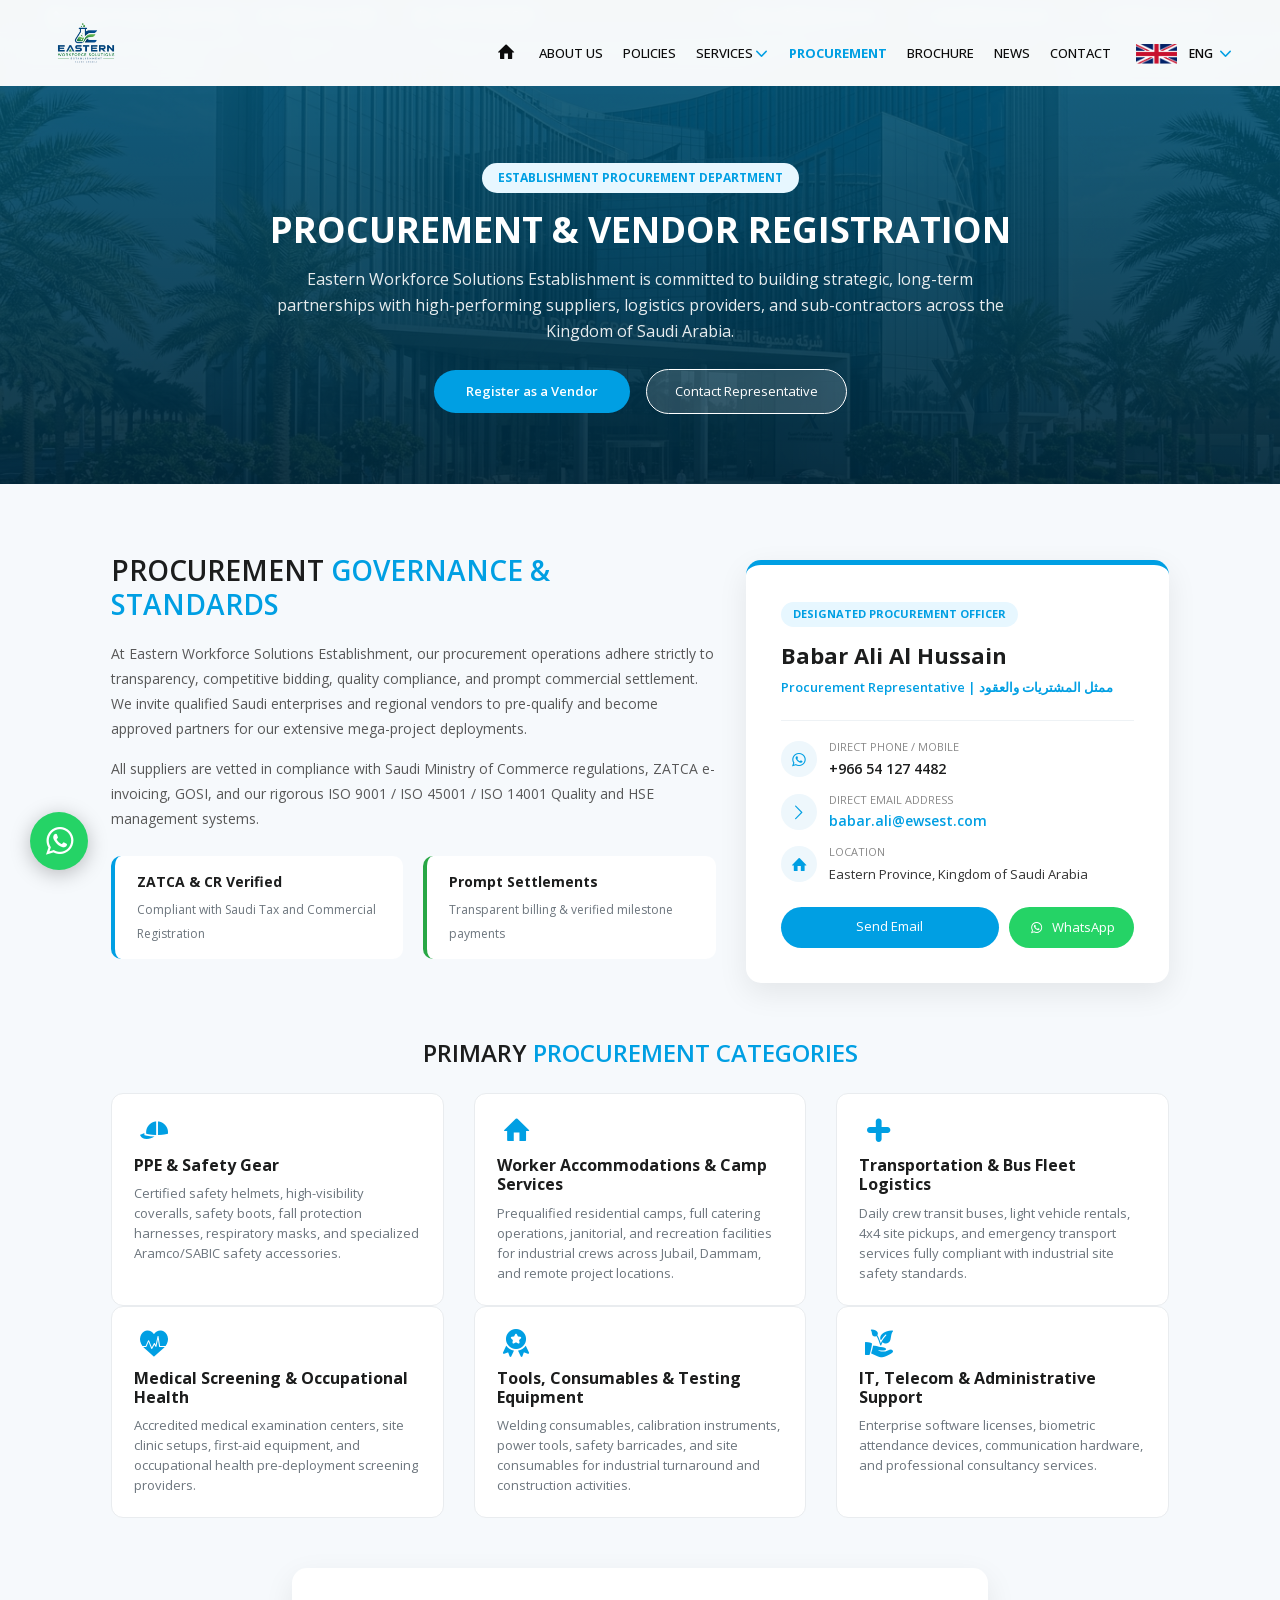
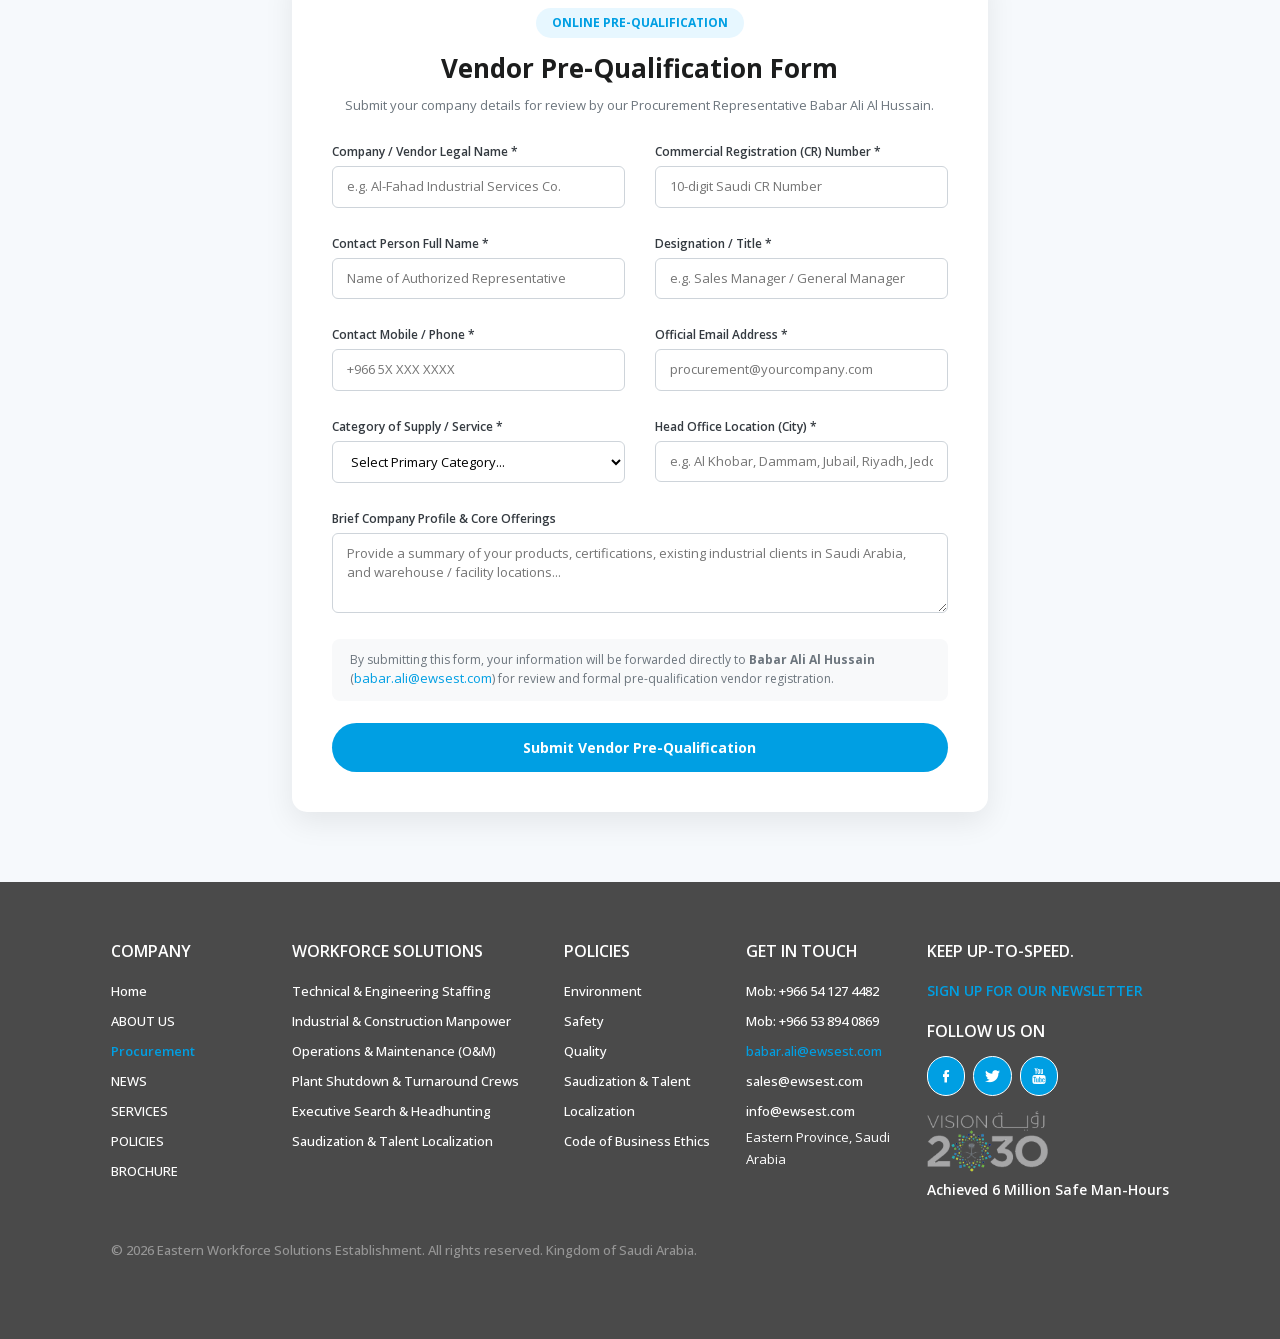
==== procurement.html @ 257b4825 "Add complete procurement & vendor portal with representative Babar Ali Al Hussain and verified links" ====
<!doctype html>
<html lang="en" dir="ltr">
<head>
  <meta charset="utf-8">
  <meta name="viewport" content="width=device-width, initial-scale=1">
  <title>Procurement &amp; Vendor Registration | Eastern Workforce Solutions Establishment</title>
  <meta name="description" content="Official procurement and vendor registration portal for Eastern Workforce Solutions Establishment. Connect with our procurement representative Babar Ali Al Hussain.">

  <!-- Favicon / Logo -->
  <link rel="icon" type="image/png" href="assets/logo.png">

  <!-- Fonts: Open Sans from Google Fonts -->
  <link rel="preconnect" href="https://fonts.googleapis.com">
  <link rel="preconnect" href="https://fonts.gstatic.com" crossorigin>
  <link href="https://fonts.googleapis.com/css2?family=Open+Sans:wght@300;400;500;600;700;800&display=swap" rel="stylesheet">

  <!-- Core Stylesheet -->
  <link rel="stylesheet" href="styles.css">
  <style>
    .proc-hero {
      background: linear-gradient(rgba(0, 83, 115, 0.88), rgba(0, 40, 60, 0.92)), url("assets/modern-hq.jpg") center center / cover no-repeat;
      padding: 130px 0 70px 0;
      color: #ffffff;
      text-align: center;
    }
    .proc-hero h1 {
      font-size: 36px;
      font-weight: 700;
      color: #ffffff;
      margin-bottom: 15px;
    }
    .proc-hero p {
      font-size: 16px;
      color: rgba(255, 255, 255, 0.9);
      max-width: 750px;
      margin: 0 auto 25px auto;
      line-height: 26px;
    }
    .rep-card {
      background: #ffffff;
      border-radius: 15px;
      padding: 35px;
      box-shadow: 0 10px 30px rgba(0, 0, 0, 0.08);
      border-top: 5px solid #009fe3;
      transition: transform 0.3s ease;
    }
    .rep-card:hover {
      transform: translateY(-4px);
    }
    .proc-form-card {
      background: #ffffff;
      border-radius: 15px;
      padding: 40px;
      box-shadow: 0 10px 30px rgba(0, 0, 0, 0.08);
    }
    .req-badge {
      display: inline-block;
      background: #e7f7ff;
      color: #009fe3;
      padding: 6px 16px;
      border-radius: 50px;
      font-size: 12px;
      font-weight: 700;
      margin-bottom: 15px;
    }
    .cat-box {
      background: #ffffff;
      border-radius: 12px;
      padding: 22px;
      border: 1px solid #e9ecef;
      transition: all 0.3s ease;
      height: 100%;
    }
    .cat-box:hover {
      border-color: #009fe3;
      transform: translateY(-3px);
      box-shadow: 0 8px 20px rgba(0, 159, 227, 0.1);
    }
    .cat-box i {
      font-size: 28px;
      color: #009fe3;
      display: block;
      margin-bottom: 12px;
    }
    .cat-box h5 {
      font-size: 16px;
      font-weight: 700;
      color: #1c1d1d;
      margin-bottom: 8px;
    }
    .cat-box p {
      font-size: 13px;
      color: #6c757d;
      line-height: 20px;
      margin-bottom: 0;
    }
  </style>
</head>
<body class="sp-e1">

  <!-- ==================== TOP CONTACT BAR ==================== -->
  <div class="top-contact-bar">
    <div class="container-fluid" style="width: 95%; display: flex; justify-content: space-between; align-items: center; flex-wrap: wrap;">
      <div style="display: flex; gap: 15px; align-items: center; flex-wrap: wrap;">
        <span><i class="demo-icon" style="font-size: 13px;">&#xe810;</i> <span data-i18n="top_location">Eastern Province, Saudi Arabia</span></span>
        <a href="tel:+966541274482"><i class="demo-icon">&#xf232;</i> +966 54 127 4482</a>
        <a href="tel:+966538940869"><i class="demo-icon">&#xe812;</i> +966 53 894 0869</a>
      </div>
      <div style="display: flex; gap: 15px; align-items: center; flex-wrap: wrap;">
        <a href="mailto:babar.ali@ewsest.com"><i class="demo-icon">&#xe802;</i> babar.ali@ewsest.com</a>
        <a href="mailto:sales@ewsest.com"><i class="demo-icon">&#xe802;</i> sales@ewsest.com</a>
        <a href="mailto:info@ewsest.com"><i class="demo-icon">&#xe802;</i> info@ewsest.com</a>
      </div>
    </div>
  </div>

  <!-- ==================== HEADER ==================== -->
  <header id="header" class="sp-e2" style="position: fixed; background: rgba(255, 255, 255, 0.96);">
    <div class="container-fluid sp-e3">
      <!-- Desktop Navigation -->
      <div class="row lap sp-e4">
        <div class="center sp-e5">

          <!-- Brand Logo -->
          <div class="col-lg-3 col-sm-6 col-xs-6 sp-e6">
            <a class="brand sp-e7" href="index.html" title="Eastern Workforce Solutions Establishment">
              <img src="assets/logo.png" class="brand-logo sp-e8" alt="Eastern Workforce Solutions Establishment Logo">
            </a>
          </div>

          <div class="col-lg-1 sp-e9"></div>

          <!-- Main Menu -->
          <div class="col-lg-8 sp-e10">
            <ul class="menu sp-e11">
              <li class="sp-e12"><a href="index.html#home" title="Home"><i class="demo-icon icon-home-1 sp-e14">&#xe810;</i></a></li>
              <li class="sp-e15"><a href="index.html#about" class="sp-e16" data-i18n="nav_about">ABOUT US</a></li>
              <li class="sp-e17"><a href="index.html#policies" class="sp-e16" data-i18n="nav_policies">POLICIES</a></li>
              <li class="dropdown sp-e18">
                <a href="index.html#services" class="sp-e16"><span data-i18n="nav_services">SERVICES</span> <i class="demo-icon icon-arrow-down-sign-to-navigate sp-e19">&#xe821;</i></a>
                <div class="dropdown-content sp-e20">
                  <a href="index.html#services" class="sp-e21" data-i18n="serv_tech">Technical &amp; Engineering Staffing</a>
                  <a href="index.html#services" class="sp-e21" data-i18n="serv_ind">Industrial &amp; Construction Manpower</a>
                  <a href="index.html#services" class="sp-e21" data-i18n="serv_om">Operations &amp; Maintenance (O&amp;M)</a>
                  <a href="index.html#services" class="sp-e21" data-i18n="serv_shut">Plant Shutdown &amp; Turnaround Crews</a>
                  <a href="index.html#services" class="sp-e21" data-i18n="serv_exec">Executive Search &amp; Headhunting</a>
                  <a href="index.html#services" class="sp-e21" data-i18n="serv_saud">Saudization &amp; Talent Localization</a>
                </div>
              </li>
              <li class="sp-e22"><a href="procurement.html" class="active sp-e16" style="color: #009fe3; font-weight: 700;">PROCUREMENT</a></li>
              <li class="sp-e22"><a href="index.html#brochure" class="sp-e16" data-i18n="nav_brochure">BROCHURE</a></li>
              <li class="sp-e22"><a href="index.html#news" class="sp-e16" data-i18n="nav_news">NEWS</a></li>
              <li class="mr-0 sp-e23"><a href="index.html#contact" class="sp-e16" data-i18n="nav_contact">CONTACT</a></li>

              <!-- Language / Region Dropdown -->
              <li class="sp-e24">
                <div class="dropdown text-right ml-n4 sp-e25">
                  <a class="flag sp-e26" href="#language" id="lang-menu-trigger">
                    <img id="current-lang-flag" src="assets/asset-020.jpg" class="sp-e27" width="28" height="15" alt="Language">
                    <span id="current-lang-text" style="font-size: 12px; font-weight: 600; margin: 0 4px;">ENG</span>
                    <i class="demo-icon icon-arrow-down-sign-to-navigate sp-e19">&#xe821;</i>
                  </a>
                  <div class="dropdown-content text-left bg sp-e28" style="min-width: 140px;">
                    <a class="flag sp-e21 lang-select-btn" href="#ar" data-lang="ar">
                      <img src="assets/asset-021.jpg" class="sp-e29" width="18" height="12" alt="KSA"> العربية (KSA)
                    </a>
                    <a class="flag sp-e21 lang-select-btn" href="#en" data-lang="en">
                      <img src="assets/asset-020.jpg" class="sp-e29" width="18" height="12" alt="ENG"> English (ENG)
                    </a>
                  </div>
                </div>
              </li>
            </ul>
          </div>

        </div>
      </div>

      <!-- Mobile Navigation -->
      <div class="row mob sp-e30">
        <div class="col-lg-12 col-md-12 col-sm-12 sp-e31">
          <ul class="menu sp-e32">
            <li class="sp-e33">
              <a class="brand sp-e34" href="index.html">
                <img src="assets/logo.png" class="brand-logo sp-e35" alt="Eastern Workforce Solutions Establishment" style="max-height: 44px; width: auto;">
              </a>
            </li>
          </ul>

          <input id="toggle" type="checkbox" autocomplete="off" class="sp-e36">
          <label class="hamburger sp-e37" for="toggle">
            <div class="top sp-e38"></div>
            <div class="meat sp-e38"></div>
            <div class="bottom sp-e38"></div>
          </label>

          <div class="nav sp-e39">
            <div class="nav-wrapper sp-e40">
              <nav class="sp-e41">
                <ul class="sp-e42">
                  <li class="flo sp-e43" style="display: flex; gap: 10px; justify-content: center; padding: 10px;">
                    <button class="btn button-primary lang-select-btn" data-lang="ar" style="padding: 6px 16px; font-size: 12px;">العربية (KSA)</button>
                    <button class="btn button-primary lang-select-btn" data-lang="en" style="padding: 6px 16px; font-size: 12px; background: #6c757d;">English (ENG)</button>
                  </li>
                  <li class="sp-e43"><a href="index.html#home" class="sp-e45" data-i18n="nav_home">Home</a></li>
                  <li class="sp-e43"><a href="index.html#about" class="sp-e45" data-i18n="nav_about">About Us</a></li>
                  <li class="sp-e43"><a href="index.html#policies" class="sp-e45" data-i18n="nav_policies">HSE &amp; Policies</a></li>
                  <li class="sp-e43"><a href="index.html#services" class="sp-e45" data-i18n="nav_services">Services</a></li>
                  <li class="sp-e43"><a href="procurement.html" class="sp-e45" style="color: #009fe3; font-weight: bold;">Procurement &amp; Vendors</a></li>
                  <li class="sp-e43"><a href="index.html#news" class="sp-e45" data-i18n="nav_news">Latest News</a></li>
                  <li class="sp-e43"><a href="index.html#brochure" class="sp-e45" data-i18n="nav_brochure">Brochure Center</a></li>
                  <li class="sp-e53"><a href="index.html#contact" class="sp-e45" data-i18n="nav_contact">Contact</a></li>
                </ul>
              </nav>
            </div>
          </div>
        </div>
      </div>

    </div>
  </header>

  <!-- ==================== FLOATING WHATSAPP BUTTON ==================== -->
  <a href="https://wa.me/966541274482?text=Hello%20Mr.%20Babar%20Ali%20Al%20Hussain,%20I%20am%20contacting%20regarding%20procurement%20and%20vendor%20registration%20with%20Eastern%20Workforce%20Solutions." target="_blank" rel="noopener noreferrer" title="Message on WhatsApp" class="sp-e54">
    <button class="wppBtn sp-e55" aria-label="Chat on WhatsApp"><i class="demo-icon icon-whatsapp sp-e56">&#xf232;</i></button>
  </a>

  <!-- ==================== HERO SECTION ==================== -->
  <section class="proc-hero">
    <div class="container-fluid" style="width: 85%;">
      <span class="req-badge">ESTABLISHMENT PROCUREMENT DEPARTMENT</span>
      <h1 data-i18n="proc_hero_title">PROCUREMENT &amp; VENDOR REGISTRATION</h1>
      <p data-i18n="proc_hero_desc">Eastern Workforce Solutions Establishment is committed to building strategic, long-term partnerships with high-performing suppliers, logistics providers, and sub-contractors across the Kingdom of Saudi Arabia.</p>
      <div>
        <a href="#vendor-form" class="button-primary" style="margin-right: 12px; padding: 12px 32px; font-weight: 600;">Register as a Vendor</a>
        <a href="#procurement-rep" class="btn" style="background: rgba(255,255,255,0.15); color: #fff; border: 1px solid #fff; border-radius: 50px; padding: 12px 28px; font-size: 13px;">Contact Representative</a>
      </div>
    </div>
  </section>

  <!-- ==================== MAIN CONTENT ==================== -->
  <section style="background: #f6f9fc; padding: 70px 0;">
    <div class="container-fluid" style="width: 85%;">
      
      <!-- REPRESENTATIVE CALLOUT ROW -->
      <div class="row" id="procurement-rep" style="margin-bottom: 50px; align-items: center;">
        <div class="col-lg-7" style="margin-bottom: 30px;">
          <h3 style="font-size: 28px; font-weight: 600; color: #1c1d1d; margin-bottom: 20px;">
            PROCUREMENT <span style="color: #009fe3;">GOVERNANCE &amp; STANDARDS</span>
          </h3>
          <p style="font-size: 14px; line-height: 25px; color: #585858; margin-bottom: 15px;">
            At Eastern Workforce Solutions Establishment, our procurement operations adhere strictly to transparency, competitive bidding, quality compliance, and prompt commercial settlement. We invite qualified Saudi enterprises and regional vendors to pre-qualify and become approved partners for our extensive mega-project deployments.
          </p>
          <p style="font-size: 14px; line-height: 25px; color: #585858; margin-bottom: 25px;">
            All suppliers are vetted in compliance with Saudi Ministry of Commerce regulations, ZATCA e-invoicing, GOSI, and our rigorous ISO 9001 / ISO 45001 / ISO 14001 Quality and HSE management systems.
          </p>

          <div style="display: flex; gap: 20px; flex-wrap: wrap;">
            <div style="background: #ffffff; padding: 15px 22px; border-radius: 10px; border-left: 4px solid #009fe3; flex: 1; min-width: 200px;">
              <strong style="color: #1c1d1d; display: block; font-size: 14px; margin-bottom: 4px;">ZATCA &amp; CR Verified</strong>
              <span style="font-size: 12px; color: #6c757d;">Compliant with Saudi Tax and Commercial Registration</span>
            </div>
            <div style="background: #ffffff; padding: 15px 22px; border-radius: 10px; border-left: 4px solid #28a745; flex: 1; min-width: 200px;">
              <strong style="color: #1c1d1d; display: block; font-size: 14px; margin-bottom: 4px;">Prompt Settlements</strong>
              <span style="font-size: 12px; color: #6c757d;">Transparent billing &amp; verified milestone payments</span>
            </div>
          </div>
        </div>

        <!-- BABAR ALI AL HUSSAIN DEDICATED CARD -->
        <div class="col-lg-5">
          <div class="rep-card">
            <span style="display: inline-block; background: #e7f7ff; color: #009fe3; font-size: 11px; font-weight: 700; padding: 4px 12px; border-radius: 50px; margin-bottom: 15px;">
              DESIGNATED PROCUREMENT OFFICER
            </span>
            <h4 style="font-size: 22px; font-weight: 700; color: #1c1d1d; margin-bottom: 6px;">Babar Ali Al Hussain</h4>
            <p style="font-size: 13px; font-weight: 600; color: #009fe3; margin-bottom: 20px;">Procurement Representative | ممثل المشتريات والعقود</p>
            
            <div style="border-top: 1px solid #eef2f5; padding-top: 18px; margin-bottom: 22px;">
              <div style="margin-bottom: 12px; display: flex; align-items: center; gap: 12px;">
                <div style="width: 36px; height: 36px; border-radius: 50%; background: #eef7fc; display: flex; align-items: center; justify-content: center; color: #009fe3;">
                  <i class="demo-icon">&#xf232;</i>
                </div>
                <div>
                  <span style="display: block; font-size: 11px; color: #888; text-transform: uppercase;">Direct Phone / Mobile</span>
                  <a href="tel:+966541274482" style="font-size: 14px; font-weight: 600; color: #1c1d1d; text-decoration: none;">+966 54 127 4482</a>
                </div>
              </div>

              <div style="margin-bottom: 12px; display: flex; align-items: center; gap: 12px;">
                <div style="width: 36px; height: 36px; border-radius: 50%; background: #eef7fc; display: flex; align-items: center; justify-content: center; color: #009fe3;">
                  <i class="demo-icon">&#xe802;</i>
                </div>
                <div>
                  <span style="display: block; font-size: 11px; color: #888; text-transform: uppercase;">Direct Email Address</span>
                  <a href="mailto:babar.ali@ewsest.com" style="font-size: 14px; font-weight: 600; color: #009fe3; text-decoration: none;">babar.ali@ewsest.com</a>
                </div>
              </div>

              <div style="display: flex; align-items: center; gap: 12px;">
                <div style="width: 36px; height: 36px; border-radius: 50%; background: #eef7fc; display: flex; align-items: center; justify-content: center; color: #009fe3;">
                  <i class="demo-icon">&#xe810;</i>
                </div>
                <div>
                  <span style="display: block; font-size: 11px; color: #888; text-transform: uppercase;">Location</span>
                  <span style="font-size: 13px; color: #333;">Eastern Province, Kingdom of Saudi Arabia</span>
                </div>
              </div>
            </div>

            <div style="display: flex; gap: 10px;">
              <a href="mailto:babar.ali@ewsest.com" class="button-primary" style="flex: 1; text-align: center; text-decoration: none; padding: 10px 15px;">Send Email</a>
              <a href="https://wa.me/966541274482?text=Hello%20Mr.%20Babar%20Ali%20Al%20Hussain,%20I%20am%20contacting%20regarding%20procurement%20with%20Eastern%20Workforce%20Solutions." target="_blank" rel="noopener noreferrer" class="btn" style="background: #25d366; color: #fff; border-radius: 50px; padding: 10px 18px; font-size: 13px; text-decoration: none; display: inline-flex; align-items: center; gap: 6px;">
                <i class="demo-icon">&#xf232;</i> WhatsApp
              </a>
            </div>
          </div>
        </div>
      </div>

      <!-- WHAT WE PROCURE CATEGORIES -->
      <div style="margin-bottom: 50px;">
        <h3 style="font-size: 24px; font-weight: 600; color: #1c1d1d; margin-bottom: 25px; text-align: center;">
          PRIMARY <span style="color: #009fe3;">PROCUREMENT CATEGORIES</span>
        </h3>

        <div class="row row-cols-1 row-cols-md-3 g-4">
          <div class="col">
            <div class="cat-box">
              <i class="demo-icon">&#xe818;</i>
              <h5>PPE &amp; Safety Gear</h5>
              <p>Certified safety helmets, high-visibility coveralls, safety boots, fall protection harnesses, respiratory masks, and specialized Aramco/SABIC safety accessories.</p>
            </div>
          </div>
          <div class="col">
            <div class="cat-box">
              <i class="demo-icon">&#xe810;</i>
              <h5>Worker Accommodations &amp; Camp Services</h5>
              <p>Prequalified residential camps, full catering operations, janitorial, and recreation facilities for industrial crews across Jubail, Dammam, and remote project locations.</p>
            </div>
          </div>
          <div class="col">
            <div class="cat-box">
              <i class="demo-icon">&#xe812;</i>
              <h5>Transportation &amp; Bus Fleet Logistics</h5>
              <p>Daily crew transit buses, light vehicle rentals, 4x4 site pickups, and emergency transport services fully compliant with industrial site safety standards.</p>
            </div>
          </div>
          <div class="col">
            <div class="cat-box">
              <i class="demo-icon">&#xe817;</i>
              <h5>Medical Screening &amp; Occupational Health</h5>
              <p>Accredited medical examination centers, site clinic setups, first-aid equipment, and occupational health pre-deployment screening providers.</p>
            </div>
          </div>
          <div class="col">
            <div class="cat-box">
              <i class="demo-icon">&#xe81a;</i>
              <h5>Tools, Consumables &amp; Testing Equipment</h5>
              <p>Welding consumables, calibration instruments, power tools, safety barricades, and site consumables for industrial turnaround and construction activities.</p>
            </div>
          </div>
          <div class="col">
            <div class="cat-box">
              <i class="demo-icon">&#xe819;</i>
              <h5>IT, Telecom &amp; Administrative Support</h5>
              <p>Enterprise software licenses, biometric attendance devices, communication hardware, and professional consultancy services.</p>
            </div>
          </div>
        </div>
      </div>

      <!-- VENDOR REGISTRATION FORM -->
      <div class="row" id="vendor-form">
        <div class="col-lg-8 mx-auto" style="margin: 0 auto;">
          <div class="proc-form-card">
            <div style="text-align: center; margin-bottom: 25px;">
              <span class="req-badge">ONLINE PRE-QUALIFICATION</span>
              <h3 style="font-size: 26px; font-weight: 700; color: #1c1d1d; margin-bottom: 8px;">Vendor Pre-Qualification Form</h3>
              <p style="font-size: 13px; color: #6c757d;">Submit your company details for review by our Procurement Representative Babar Ali Al Hussain.</p>
            </div>

            <form id="procurement-vendor-form">
              <div class="row" style="margin-bottom: 15px;">
                <div class="col-md-6" style="margin-bottom: 12px;">
                  <label style="display: block; font-size: 12px; font-weight: 600; color: #343a40; margin-bottom: 5px;">Company / Vendor Legal Name *</label>
                  <input type="text" required placeholder="e.g. Al-Fahad Industrial Services Co." style="width: 100%; padding: 10px 14px; font-size: 13px; border: 1px solid #ced4da; border-radius: 6px; box-sizing: border-box;">
                </div>
                <div class="col-md-6" style="margin-bottom: 12px;">
                  <label style="display: block; font-size: 12px; font-weight: 600; color: #343a40; margin-bottom: 5px;">Commercial Registration (CR) Number *</label>
                  <input type="text" required placeholder="10-digit Saudi CR Number" style="width: 100%; padding: 10px 14px; font-size: 13px; border: 1px solid #ced4da; border-radius: 6px; box-sizing: border-box;">
                </div>
              </div>

              <div class="row" style="margin-bottom: 15px;">
                <div class="col-md-6" style="margin-bottom: 12px;">
                  <label style="display: block; font-size: 12px; font-weight: 600; color: #343a40; margin-bottom: 5px;">Contact Person Full Name *</label>
                  <input type="text" required placeholder="Name of Authorized Representative" style="width: 100%; padding: 10px 14px; font-size: 13px; border: 1px solid #ced4da; border-radius: 6px; box-sizing: border-box;">
                </div>
                <div class="col-md-6" style="margin-bottom: 12px;">
                  <label style="display: block; font-size: 12px; font-weight: 600; color: #343a40; margin-bottom: 5px;">Designation / Title *</label>
                  <input type="text" required placeholder="e.g. Sales Manager / General Manager" style="width: 100%; padding: 10px 14px; font-size: 13px; border: 1px solid #ced4da; border-radius: 6px; box-sizing: border-box;">
                </div>
              </div>

              <div class="row" style="margin-bottom: 15px;">
                <div class="col-md-6" style="margin-bottom: 12px;">
                  <label style="display: block; font-size: 12px; font-weight: 600; color: #343a40; margin-bottom: 5px;">Contact Mobile / Phone *</label>
                  <input type="tel" required placeholder="+966 5X XXX XXXX" style="width: 100%; padding: 10px 14px; font-size: 13px; border: 1px solid #ced4da; border-radius: 6px; box-sizing: border-box;">
                </div>
                <div class="col-md-6" style="margin-bottom: 12px;">
                  <label style="display: block; font-size: 12px; font-weight: 600; color: #343a40; margin-bottom: 5px;">Official Email Address *</label>
                  <input type="email" required placeholder="procurement@yourcompany.com" style="width: 100%; padding: 10px 14px; font-size: 13px; border: 1px solid #ced4da; border-radius: 6px; box-sizing: border-box;">
                </div>
              </div>

              <div class="row" style="margin-bottom: 15px;">
                <div class="col-md-6" style="margin-bottom: 12px;">
                  <label style="display: block; font-size: 12px; font-weight: 600; color: #343a40; margin-bottom: 5px;">Category of Supply / Service *</label>
                  <select required style="width: 100%; padding: 10px 14px; font-size: 13px; border: 1px solid #ced4da; border-radius: 6px; box-sizing: border-box; background: #fff;">
                    <option value="">Select Primary Category...</option>
                    <option value="PPE & Safety Equipment">PPE &amp; Safety Equipment</option>
                    <option value="Worker Accommodation & Camps">Worker Accommodation &amp; Camps</option>
                    <option value="Transportation & Fleet Logistics">Transportation &amp; Fleet Logistics</option>
                    <option value="Catering & Food Supply">Catering &amp; Food Supply</option>
                    <option value="Tools, Machinery & Consumables">Tools, Machinery &amp; Consumables</option>
                    <option value="Medical & Occupational Health">Medical &amp; Occupational Health</option>
                    <option value="IT, Hardware & Software">IT, Hardware &amp; Software</option>
                    <option value="Other Goods / Services">Other Goods / Services</option>
                  </select>
                </div>
                <div class="col-md-6" style="margin-bottom: 12px;">
                  <label style="display: block; font-size: 12px; font-weight: 600; color: #343a40; margin-bottom: 5px;">Head Office Location (City) *</label>
                  <input type="text" required placeholder="e.g. Al Khobar, Dammam, Jubail, Riyadh, Jeddah" style="width: 100%; padding: 10px 14px; font-size: 13px; border: 1px solid #ced4da; border-radius: 6px; box-sizing: border-box;">
                </div>
              </div>

              <div style="margin-bottom: 20px;">
                <label style="display: block; font-size: 12px; font-weight: 600; color: #343a40; margin-bottom: 5px;">Brief Company Profile &amp; Core Offerings</label>
                <textarea rows="3" placeholder="Provide a summary of your products, certifications, existing industrial clients in Saudi Arabia, and warehouse / facility locations..." style="width: 100%; padding: 10px 14px; font-size: 13px; border: 1px solid #ced4da; border-radius: 6px; box-sizing: border-box; resize: vertical;"></textarea>
              </div>

              <div style="background: #f8f9fa; padding: 12px 18px; border-radius: 8px; margin-bottom: 22px; font-size: 12px; color: #6c757d;">
                By submitting this form, your information will be forwarded directly to <strong>Babar Ali Al Hussain</strong> (<a href="mailto:babar.ali@ewsest.com" style="color: #009fe3;">babar.ali@ewsest.com</a>) for review and formal pre-qualification vendor registration.
              </div>

              <button type="submit" class="button-primary" style="width: 100%; padding: 14px; font-size: 14px; font-weight: 700; cursor: pointer; text-align: center;">Submit Vendor Pre-Qualification</button>
            </form>
          </div>
        </div>
      </div>

    </div>
  </section>

  <!-- ==================== FOOTER ==================== -->
  <footer class="sp-e248" id="contact">
    <div class="container-fluid sp-e249">

      <div class="row content sp-e250">

        <!-- Column 1: Company -->
        <div class="col-lg-2 col-sm-6 sp-e251">
          <ul class="sp-e252">
            <h4 class="sp-e253" data-i18n="foot_col1_title">COMPANY</h4>
            <li class="sp-e254"><a href="index.html#home" class="sp-e255" data-i18n="nav_home">Home</a></li>
            <li class="sp-e254"><a href="index.html#about" class="sp-e255" data-i18n="nav_about">About us</a></li>
            <li class="sp-e254"><a href="procurement.html" class="sp-e255" style="color: #009fe3; font-weight: 600;">Procurement</a></li>
            <li class="sp-e254"><a href="index.html#news" class="sp-e255" data-i18n="nav_news">Latest News</a></li>
            <li class="sp-e254"><a href="index.html#services" class="sp-e255" data-i18n="nav_services">Services</a></li>
            <li class="sp-e254"><a href="index.html#policies" class="sp-e255" data-i18n="nav_policies">HSE &amp; Quality</a></li>
            <li class="sp-e254"><a href="index.html#brochure" class="sp-e255" data-i18n="nav_brochure">Certifications</a></li>
          </ul>
        </div>

        <!-- Column 2: Workforce Solutions -->
        <div class="col-lg-3 col-sm-6 sp-e256">
          <ul class="sp-e257">
            <h4 class="sp-e258" data-i18n="foot_col2_title">WORKFORCE SOLUTIONS</h4>
            <li class="sp-e259"><a href="index.html#services" class="sp-e255" data-i18n="serv_tech">Technical &amp; Engineering Staffing</a></li>
            <li class="sp-e259"><a href="index.html#services" class="sp-e255" data-i18n="serv_ind">Industrial &amp; Construction Manpower</a></li>
            <li class="sp-e259"><a href="index.html#services" class="sp-e255" data-i18n="serv_om">Operations &amp; Maintenance (O&amp;M)</a></li>
            <li class="sp-e259"><a href="index.html#services" class="sp-e255" data-i18n="serv_shut">Plant Shutdown &amp; Turnaround Crews</a></li>
            <li class="sp-e259"><a href="index.html#services" class="sp-e255" data-i18n="serv_exec">Executive Search &amp; Headhunting</a></li>
            <li class="sp-e259"><a href="index.html#services" class="sp-e255" data-i18n="serv_saud">Saudization &amp; Talent Localization</a></li>
          </ul>
        </div>

        <!-- Column 3: Policies -->
        <div class="col-lg-2 col-sm-6 sp-e251">
          <ul class="sp-e260">
            <h4 class="sp-e253" data-i18n="foot_col3_title">POLICIES</h4>
            <li class="sp-e254"><a href="index.html#policies" class="sp-e255" data-i18n="hse_env">Environmental Policy</a></li>
            <li class="sp-e254"><a href="index.html#policies" class="sp-e255" data-i18n="hse_safety">OHS &amp; Safety Policy</a></li>
            <li class="sp-e254"><a href="index.html#policies" class="sp-e255" data-i18n="hse_quality">Quality Policy</a></li>
            <li class="sp-e254"><a href="index.html#policies" class="sp-e255" data-i18n="serv_saud">Saudization &amp; Nitaqat</a></li>
            <li class="sp-e254"><a href="index.html#policies" class="sp-e255">Code of Business Ethics</a></li>
          </ul>
        </div>

        <!-- Column 4: Get In Touch -->
        <div class="col-lg-2 col-sm-6 cont sp-e251">
          <ul class="sp-e261">
            <h4 class="sp-e253" data-i18n="foot_col4_title">GET IN TOUCH</h4>
            <li class="sp-e254"><a href="tel:+966541274482" class="sp-e255">Mob: +966 54 127 4482</a></li>
            <li class="sp-e254"><a href="tel:+966538940869" class="sp-e255">Mob: +966 53 894 0869</a></li>
            <li class="sp-e254"><a href="mailto:babar.ali@ewsest.com" class="sp-e255" style="color: #009fe3;">babar.ali@ewsest.com</a></li>
            <li class="sp-e254"><a href="mailto:sales@ewsest.com" class="sp-e255">sales@ewsest.com</a></li>
            <li class="sp-e254"><a href="mailto:info@ewsest.com" class="sp-e255">info@ewsest.com</a></li>
            <li class="sp-e254"><span style="color: #ffffff; font-size: 13px;" data-i18n="top_location">Eastern Province, Saudi Arabia</span></li>
          </ul>
        </div>

        <!-- Column 5: Social & Vision 2030 -->
        <div class="col-lg-3 col-sm-6 sp-e256">
          <ul class="sp-e264">
            <h4 class="sp-e258"><span data-i18n="foot_col5_title">KEEP UP-TO-SPEED</span><span class="sp-e265">.</span></h4>
            <li class="sp-e259"><a class="sign sp-e266" href="index.html#contact" data-i18n="foot_newsletter_link">SIGN UP FOR OUR NEWSLETTER</a></li>
          </ul>
          <div class="soci sp-e267">
            <h4 class="sp-e268" data-i18n="foot_follow">FOLLOW US ON</h4>
            <a href="https://linkedin.com" target="_blank" rel="noopener noreferrer" class="sp-e269" title="LinkedIn">
              <div class="btn sp-e270"><i class="demo-icon icon-facebook-2 sp-e271">&#xf300;</i></div>
            </a>
            <a href="https://twitter.com" target="_blank" rel="noopener noreferrer" class="sp-e269" title="Twitter / X">
              <div class="btn sp-e270"><i class="demo-icon icon-twitter sp-e271">&#xe800;</i></div>
            </a>
            <a href="https://instagram.com" target="_blank" rel="noopener noreferrer" class="sp-e269" title="Instagram">
              <div class="btn sp-e270"><i class="demo-icon icon-instagram sp-e271">&#xe806;</i></div>
            </a>
            <br>
            <img src="assets/asset-046.png" class="sp-e272" width="129" height="65" alt="Saudi Vision 2030" style="margin-top: 15px;">
          </div>
          <div class="safe sp-e273"><h5 class="sp-e274" data-i18n="foot_safe">Achieved 6 Million Safe Man Hours</h5></div>
        </div>

      </div>

      <!-- Copyright Bottom Bar -->
      <div class="row bot sp-e275">
        <div class="col-lg-12 col-sm-12 sp-e276">
          <p class="sp-e277" data-i18n="foot_copyright">&copy; 2026 <span>Eastern Workforce Solutions Establishment</span>. All rights reserved. Kingdom of Saudi Arabia.</p>
        </div>
      </div>

    </div>
  </footer>

  <!-- Script for form & multilingual -->
  <script src="script.js"></script>
  <script>
    // Specific Procurement Form Handler
    document.getElementById('procurement-vendor-form').addEventListener('submit', function(e) {
      e.preventDefault();
      var btn = this.querySelector('button[type="submit"]');
      var original = btn.textContent;
      btn.textContent = 'Submitting Pre-Qualification...';
      btn.disabled = true;
      setTimeout(function() {
        alert('Thank you! Your vendor pre-qualification application has been received and routed to Babar Ali Al Hussain (Procurement Representative at babar.ali@ewsest.com). Our team will contact you following review of your credentials.');
        document.getElementById('procurement-vendor-form').reset();
        btn.textContent = original;
        btn.disabled = false;
      }, 700);
    });
  </script>
</body>
</html>
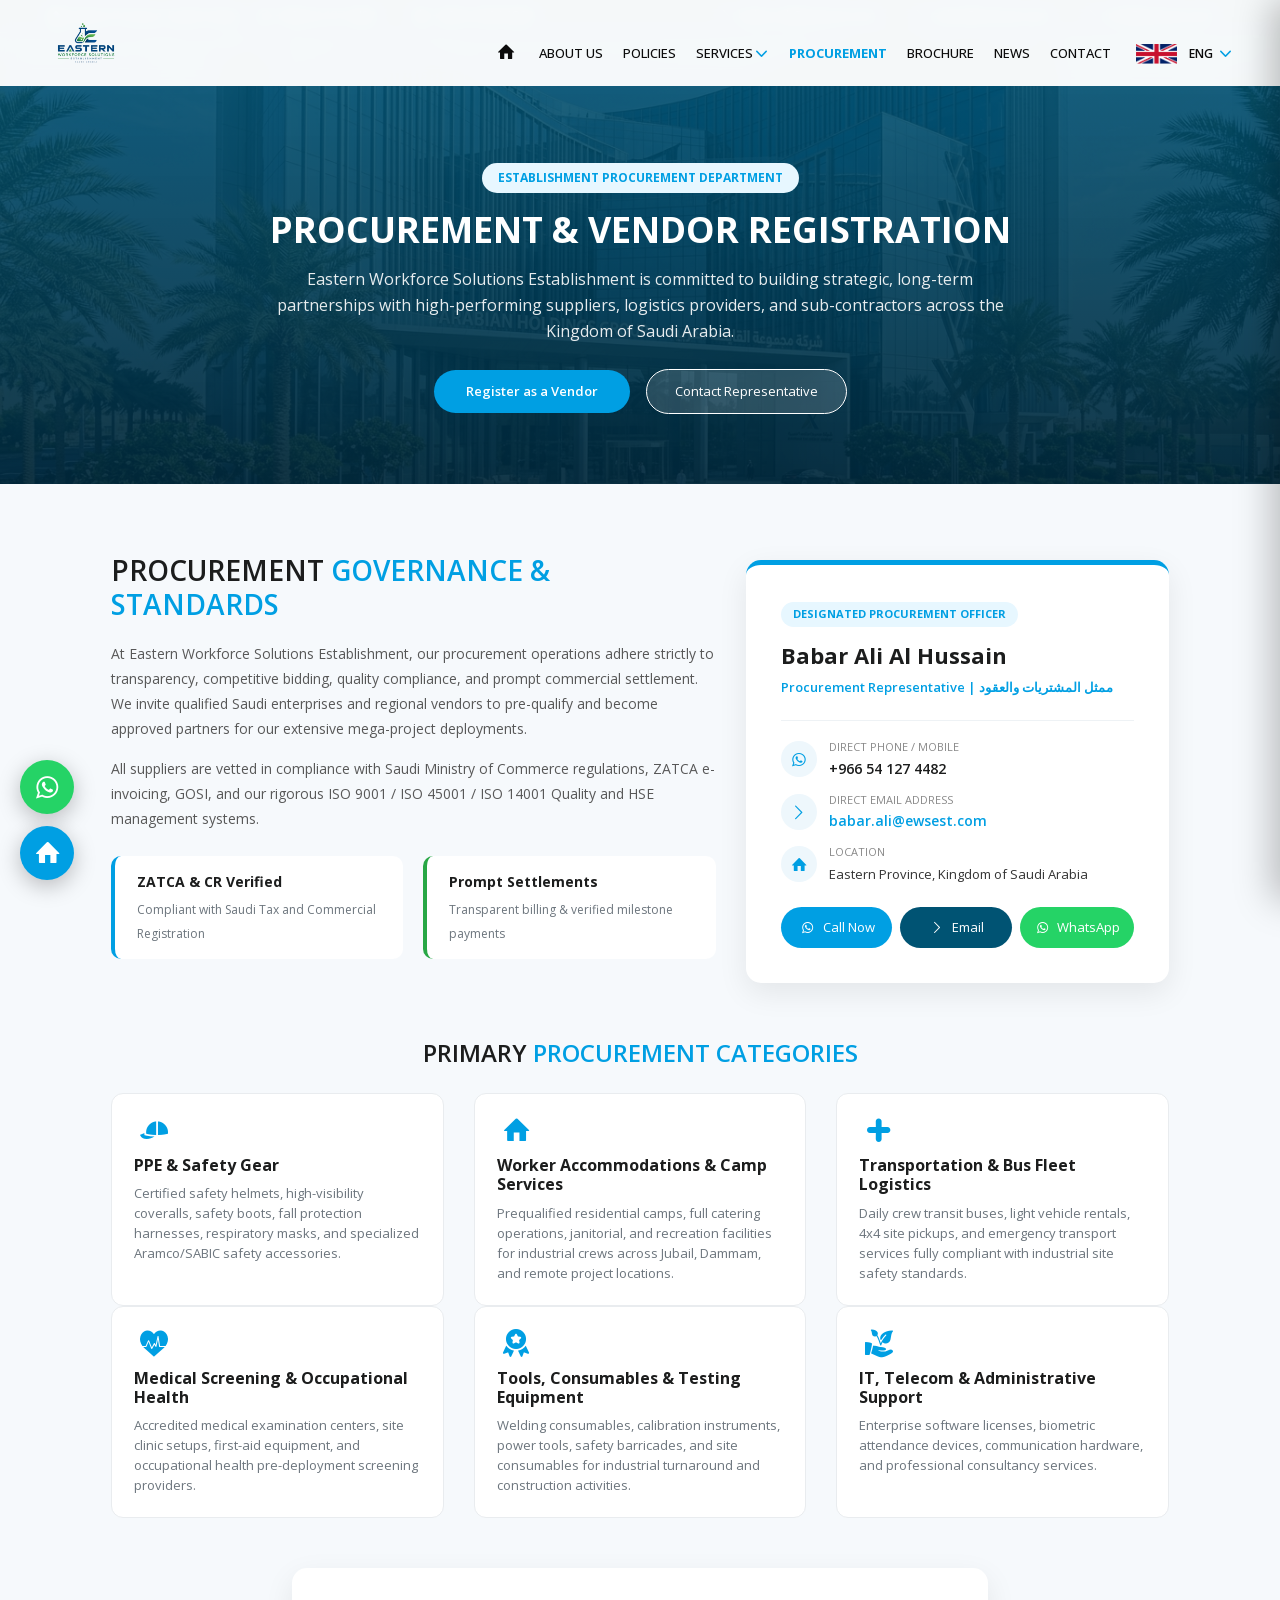
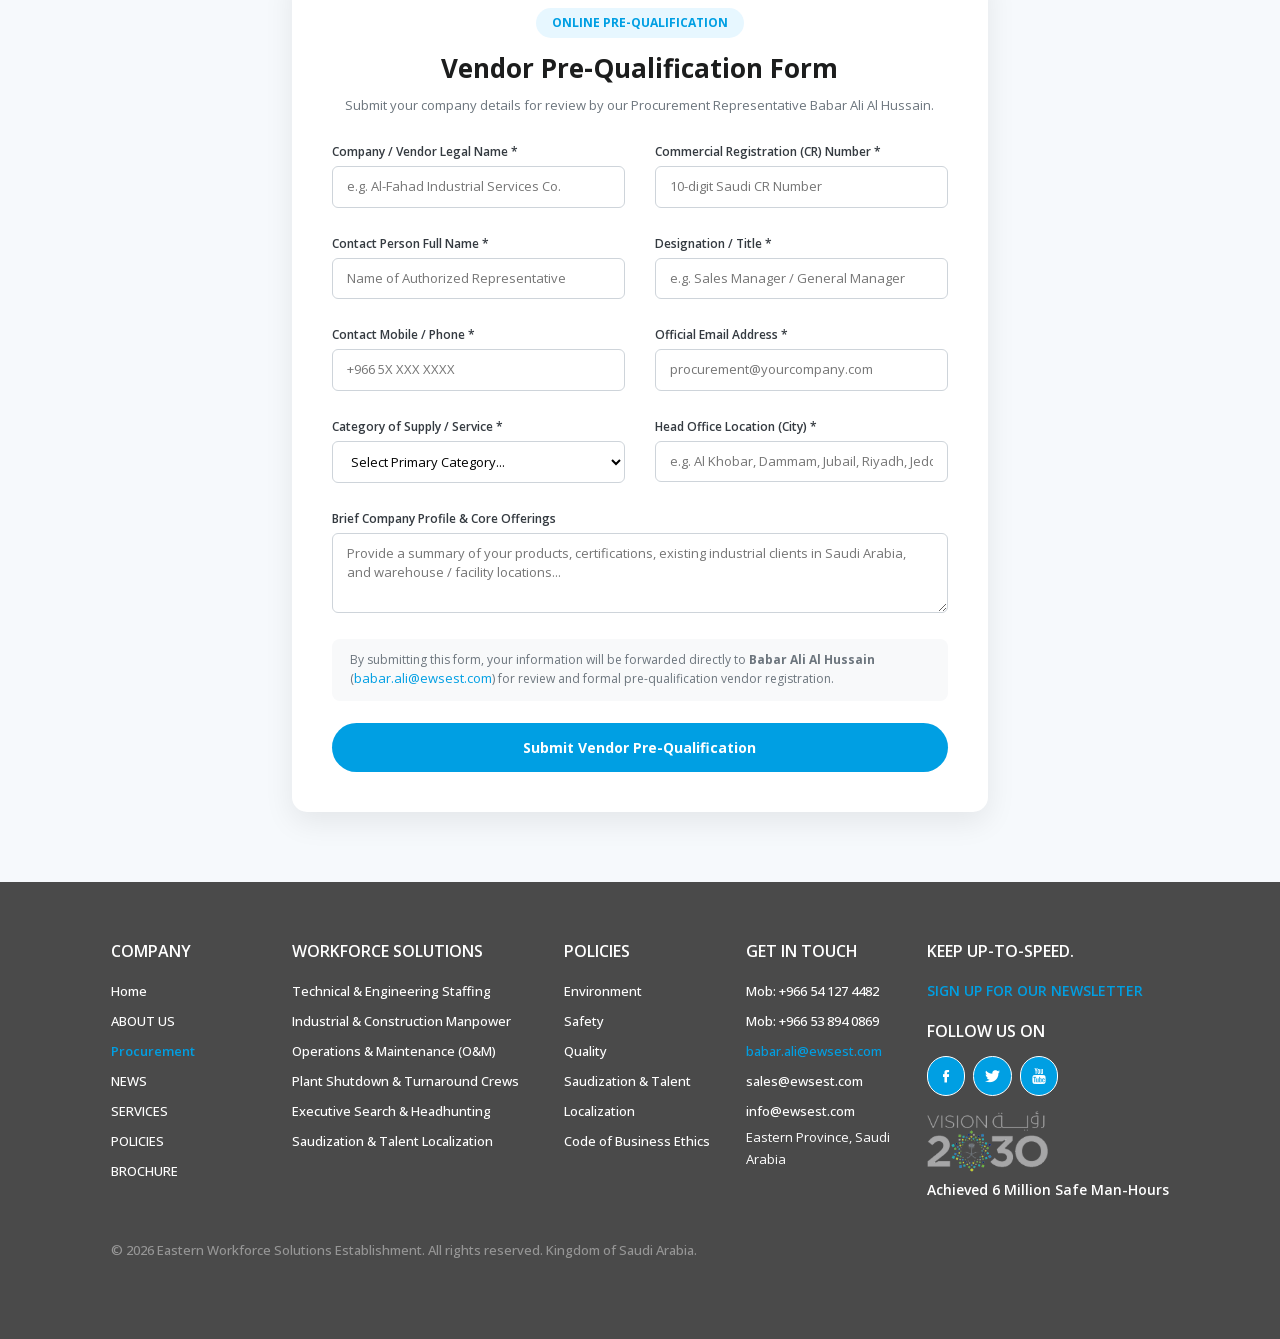
==== commit 7fe332a9: "Ultra-premium mobile UI/UX: frosted glass header, off-canvas navigation drawer, touch swipe hero sli" ====
--- a/procurement.html
+++ b/procurement.html
@@ -176,54 +176,126 @@
         </div>
       </div>
 
-      <!-- Mobile Navigation -->
-      <div class="row mob sp-e30">
-        <div class="col-lg-12 col-md-12 col-sm-12 sp-e31">
-          <ul class="menu sp-e32">
-            <li class="sp-e33">
-              <a class="brand sp-e34" href="index.html">
-                <img src="assets/logo.png" class="brand-logo sp-e35" alt="Eastern Workforce Solutions Establishment" style="max-height: 44px; width: auto;">
-              </a>
-            </li>
-          </ul>
-
-          <input id="toggle" type="checkbox" autocomplete="off" class="sp-e36">
-          <label class="hamburger sp-e37" for="toggle">
-            <div class="top sp-e38"></div>
-            <div class="meat sp-e38"></div>
-            <div class="bottom sp-e38"></div>
-          </label>
-
-          <div class="nav sp-e39">
-            <div class="nav-wrapper sp-e40">
-              <nav class="sp-e41">
-                <ul class="sp-e42">
-                  <li class="flo sp-e43" style="display: flex; gap: 10px; justify-content: center; padding: 10px;">
-                    <button class="btn button-primary lang-select-btn" data-lang="ar" style="padding: 6px 16px; font-size: 12px;">العربية (KSA)</button>
-                    <button class="btn button-primary lang-select-btn" data-lang="en" style="padding: 6px 16px; font-size: 12px; background: #6c757d;">English (ENG)</button>
-                  </li>
-                  <li class="sp-e43"><a href="index.html#home" class="sp-e45" data-i18n="nav_home">Home</a></li>
-                  <li class="sp-e43"><a href="index.html#about" class="sp-e45" data-i18n="nav_about">About Us</a></li>
-                  <li class="sp-e43"><a href="index.html#policies" class="sp-e45" data-i18n="nav_policies">HSE &amp; Policies</a></li>
-                  <li class="sp-e43"><a href="index.html#services" class="sp-e45" data-i18n="nav_services">Services</a></li>
-                  <li class="sp-e43"><a href="procurement.html" class="sp-e45" style="color: #009fe3; font-weight: bold;">Procurement &amp; Vendors</a></li>
-                  <li class="sp-e43"><a href="index.html#news" class="sp-e45" data-i18n="nav_news">Latest News</a></li>
-                  <li class="sp-e43"><a href="index.html#brochure" class="sp-e45" data-i18n="nav_brochure">Brochure Center</a></li>
-                  <li class="sp-e53"><a href="index.html#contact" class="sp-e45" data-i18n="nav_contact">Contact</a></li>
-                </ul>
-              </nav>
-            </div>
-          </div>
+      <!-- Ultra-Premium Mobile Navigation Bar -->
+      <div class="mobile-header-bar">
+        <a class="mobile-brand" href="index.html" title="Eastern Workforce Solutions Establishment">
+          <img src="assets/logo.png" alt="Eastern Workforce Solutions Establishment Logo">
+        </a>
+        <div class="mobile-header-actions">
+          <a href="tel:+966541274482" class="mobile-quick-call" title="Call Us" aria-label="Direct Phone Call">
+            <i class="demo-icon">&#xf232;</i>
+          </a>
+          <button class="mobile-lang-pill lang-select-btn" id="mobile-lang-pill" data-lang="ar" aria-label="Switch Language">
+            <img id="mobile-header-lang-flag" src="assets/asset-021.jpg" width="18" height="12" alt="Language">
+            <span id="mobile-header-lang-text">العربية</span>
+          </button>
+          <button class="mobile-hamburger-btn" id="mobile-menu-toggle" aria-label="Open Navigation">
+            <span class="bar"></span>
+            <span class="bar"></span>
+            <span class="bar"></span>
+          </button>
         </div>
       </div>
 
     </div>
   </header>
 
-  <!-- ==================== FLOATING WHATSAPP BUTTON ==================== -->
-  <a href="https://wa.me/966541274482?text=Hello%20Mr.%20Babar%20Ali%20Al%20Hussain,%20I%20am%20contacting%20regarding%20procurement%20and%20vendor%20registration%20with%20Eastern%20Workforce%20Solutions." target="_blank" rel="noopener noreferrer" title="Message on WhatsApp" class="sp-e54">
-    <button class="wppBtn sp-e55" aria-label="Chat on WhatsApp"><i class="demo-icon icon-whatsapp sp-e56">&#xf232;</i></button>
-  </a>
+  <!-- ==================== ULTRA-PREMIUM MOBILE DRAWER & BACKDROP ==================== -->
+  <div id="mobile-drawer-overlay"></div>
+  <aside id="mobile-drawer" class="mobile-nav-drawer" aria-label="Mobile Navigation Drawer">
+    <div class="drawer-header">
+      <a class="drawer-brand" href="index.html">
+        <img src="assets/logo.png" alt="Eastern Workforce Solutions Establishment">
+      </a>
+      <button class="drawer-close-btn" id="mobile-drawer-close" aria-label="Close menu">&times;</button>
+    </div>
+    
+    <div class="drawer-content">
+      <!-- Segmented Language Switcher -->
+      <div class="drawer-lang-selector">
+        <button class="drawer-lang-btn lang-select-btn" id="drawer-btn-ar" data-lang="ar">
+          <img src="assets/asset-021.jpg" width="18" height="12" alt="KSA"> العربية
+        </button>
+        <button class="drawer-lang-btn lang-select-btn" id="drawer-btn-en" data-lang="en">
+          <img src="assets/asset-020.jpg" width="18" height="12" alt="ENG"> English
+        </button>
+      </div>
+
+      <!-- Quick Contact Action Strip -->
+      <div class="drawer-quick-contacts">
+        <a href="tel:+966541274482" class="drawer-quick-btn call-btn">
+          <i class="demo-icon">&#xf232;</i> <span>+966 54 127 4482</span>
+        </a>
+        <a href="https://wa.me/966541274482?text=Hello%20Mr.%20Babar%20Ali%20Al%20Hussain,%20I%20am%20contacting%20regarding%20procurement%20with%20Eastern%20Workforce%20Solutions." target="_blank" rel="noopener noreferrer" class="drawer-quick-btn wa-btn">
+          <i class="demo-icon icon-whatsapp">&#xf232;</i> <span>WhatsApp</span>
+        </a>
+      </div>
+
+      <!-- Nav Links -->
+      <ul class="drawer-nav-list">
+        <li class="drawer-nav-item">
+          <a href="index.html#home" class="drawer-nav-link">
+            <span class="link-left"><i class="demo-icon icon-home-1 link-icon">&#xe810;</i> <span data-i18n="nav_home">Home</span></span>
+          </a>
+        </li>
+        <li class="drawer-nav-item">
+          <a href="index.html#about" class="drawer-nav-link">
+            <span class="link-left"><i class="demo-icon link-icon">&#xe81a;</i> <span data-i18n="nav_about">ABOUT US</span></span>
+          </a>
+        </li>
+        <li class="drawer-nav-item">
+          <a href="index.html#policies" class="drawer-nav-link">
+            <span class="link-left"><i class="demo-icon link-icon">&#xe817;</i> <span data-i18n="nav_policies">POLICIES</span></span>
+          </a>
+        </li>
+        <li class="drawer-nav-item">
+          <a href="index.html#services" class="drawer-nav-link">
+            <span class="link-left"><i class="demo-icon link-icon">&#xe819;</i> <span data-i18n="nav_services">SERVICES</span></span>
+          </a>
+        </li>
+        <li class="drawer-nav-item">
+          <a href="procurement.html" class="drawer-nav-link active" style="color: #009fe3; font-weight: 700;">
+            <span class="link-left"><i class="demo-icon link-icon">&#xe818;</i> <span data-i18n="nav_procurement">PROCUREMENT</span></span>
+            <span class="drawer-nav-badge">Portal</span>
+          </a>
+        </li>
+        <li class="drawer-nav-item">
+          <a href="index.html#brochure" class="drawer-nav-link">
+            <span class="link-left"><i class="demo-icon link-icon">&#xe802;</i> <span data-i18n="nav_brochure">BROCHURE</span></span>
+          </a>
+        </li>
+        <li class="drawer-nav-item">
+          <a href="index.html#news" class="drawer-nav-link">
+            <span class="link-left"><i class="demo-icon link-icon">&#xe810;</i> <span data-i18n="nav_news">NEWS</span></span>
+          </a>
+        </li>
+        <li class="drawer-nav-item">
+          <a href="index.html#contact" class="drawer-nav-link">
+            <span class="link-left"><i class="demo-icon link-icon">&#xe802;</i> <span data-i18n="nav_contact">CONTACT</span></span>
+          </a>
+        </li>
+      </ul>
+    </div>
+
+    <div class="drawer-footer">
+      <a href="#vendor-form" class="drawer-cta-btn">
+        Register as a Vendor
+      </a>
+      <div class="drawer-meta-info">
+        Procurement Officer: Babar Ali Al Hussain &bull; +966 54 127 4482
+      </div>
+    </div>
+  </aside>
+
+  <!-- ==================== MOBILE FLOATING SPEED DIAL ==================== -->
+  <div class="mobile-floating-dock" aria-label="Quick contact speed dial">
+    <a href="https://wa.me/966541274482?text=Hello%20Mr.%20Babar%20Ali%20Al%20Hussain,%20I%20am%20contacting%20regarding%20procurement%20and%20vendor%20registration%20with%20Eastern%20Workforce%20Solutions." target="_blank" rel="noopener noreferrer" class="floating-action-btn wa-btn" title="Chat on WhatsApp" aria-label="WhatsApp Chat">
+      <i class="demo-icon icon-whatsapp">&#xf232;</i>
+    </a>
+    <a href="tel:+966541274482" class="floating-action-btn call-btn" title="Direct Call" aria-label="Direct Phone Call">
+      <i class="demo-icon">&#xe810;</i>
+    </a>
+  </div>
 
   <!-- ==================== HERO SECTION ==================== -->
   <section class="proc-hero">
@@ -308,9 +380,14 @@
               </div>
             </div>
 
-            <div style="display: flex; gap: 10px;">
-              <a href="mailto:babar.ali@ewsest.com" class="button-primary" style="flex: 1; text-align: center; text-decoration: none; padding: 10px 15px;">Send Email</a>
-              <a href="https://wa.me/966541274482?text=Hello%20Mr.%20Babar%20Ali%20Al%20Hussain,%20I%20am%20contacting%20regarding%20procurement%20with%20Eastern%20Workforce%20Solutions." target="_blank" rel="noopener noreferrer" class="btn" style="background: #25d366; color: #fff; border-radius: 50px; padding: 10px 18px; font-size: 13px; text-decoration: none; display: inline-flex; align-items: center; gap: 6px;">
+            <div style="display: flex; gap: 8px; flex-wrap: wrap;">
+              <a href="tel:+966541274482" class="button-primary" style="flex: 1; min-width: 110px; text-align: center; text-decoration: none; padding: 10px 14px; font-size: 13px; display: inline-flex; align-items: center; justify-content: center; gap: 6px;">
+                <i class="demo-icon">&#xf232;</i> Call Now
+              </a>
+              <a href="mailto:babar.ali@ewsest.com" class="button-primary" style="flex: 1; min-width: 110px; background: #005373; text-align: center; text-decoration: none; padding: 10px 14px; font-size: 13px; display: inline-flex; align-items: center; justify-content: center; gap: 6px;">
+                <i class="demo-icon">&#xe802;</i> Email
+              </a>
+              <a href="https://wa.me/966541274482?text=Hello%20Mr.%20Babar%20Ali%20Al%20Hussain,%20I%20am%20contacting%20regarding%20procurement%20with%20Eastern%20Workforce%20Solutions." target="_blank" rel="noopener noreferrer" class="btn" style="flex: 1; min-width: 110px; background: #25d366; color: #fff; border-radius: 50px; padding: 10px 14px; font-size: 13px; text-decoration: none; display: inline-flex; align-items: center; justify-content: center; gap: 6px;">
                 <i class="demo-icon">&#xf232;</i> WhatsApp
               </a>
             </div>
--- a/styles.css
+++ b/styles.css
@@ -26436,3 +26436,970 @@
   border-radius: 10px;
   margin-bottom: 20px;
 }
+
+/* ==========================================================================
+   ULTRA-PREMIUM MOBILE UI/UX SYSTEM
+   ========================================================================== */
+
+/* Universal Mobile Enhancements */
+* {
+  -webkit-tap-highlight-color: transparent;
+}
+
+html {
+  scroll-behavior: smooth;
+  -webkit-text-size-adjust: 100%;
+}
+
+body {
+  text-rendering: optimizeLegibility;
+  -webkit-font-smoothing: antialiased;
+  -moz-osx-font-smoothing: grayscale;
+  overflow-x: hidden;
+}
+
+/* Mobile Header Container */
+.mobile-header-bar {
+  display: none;
+  width: 100%;
+  height: 68px;
+  align-items: center;
+  justify-content: space-between;
+  padding: 0 16px;
+  position: relative;
+  z-index: 1000;
+}
+
+@media (max-width: 991.98px) {
+  header.sp-e2 {
+    position: fixed !important;
+    top: 0 !important;
+    left: 0 !important;
+    right: 0 !important;
+    bottom: auto !important;
+    width: 100% !important;
+    height: 68px !important;
+    padding: 0 !important;
+    background: rgba(255, 255, 255, 0.94) !important;
+    backdrop-filter: blur(20px) saturate(180%) !important;
+    -webkit-backdrop-filter: blur(20px) saturate(180%) !important;
+    border-bottom: 1px solid rgba(0, 159, 227, 0.15) !important;
+    box-shadow: 0 4px 20px rgba(0, 0, 0, 0.05) !important;
+    z-index: 9999 !important;
+  }
+
+  header .container-fluid.sp-e3 {
+    margin: 0 !important;
+    padding: 0 !important;
+    width: 100% !important;
+    height: 100% !important;
+  }
+
+  .mobile-header-bar {
+    display: flex !important;
+    height: 100%;
+  }
+
+  header .row.mob {
+    display: none !important;
+  }
+
+  /* Body top padding compensation for fixed header */
+  body {
+    padding-top: 68px !important;
+  }
+
+  /* Top contact bar hidden on mobile to maximize viewport real estate */
+  .top-contact-bar {
+    display: none !important;
+  }
+}
+
+.mobile-brand {
+  display: flex;
+  align-items: center;
+  text-decoration: none;
+}
+
+.mobile-brand img {
+  height: 42px;
+  width: auto;
+  object-fit: contain;
+  transition: transform 0.2s ease;
+}
+
+.mobile-brand:active img {
+  transform: scale(0.96);
+}
+
+.mobile-header-actions {
+  display: flex;
+  align-items: center;
+  gap: 10px;
+}
+
+/* Quick Call Header Button */
+.mobile-quick-call {
+  display: flex;
+  align-items: center;
+  justify-content: center;
+  width: 40px;
+  height: 40px;
+  border-radius: 50%;
+  background: #eef7fc;
+  color: #009fe3;
+  text-decoration: none;
+  font-size: 16px;
+  border: 1px solid rgba(0, 159, 227, 0.2);
+  transition: all 0.2s cubic-bezier(0.4, 0, 0.2, 1);
+}
+
+.mobile-quick-call:active {
+  background: #009fe3;
+  color: #ffffff;
+  transform: scale(0.92);
+}
+
+/* Language Switcher Pill in Header */
+.mobile-lang-pill {
+  display: flex;
+  align-items: center;
+  gap: 5px;
+  padding: 6px 12px;
+  border-radius: 50px;
+  background: #f1f3f5;
+  color: #212529;
+  font-size: 12px;
+  font-weight: 700;
+  text-decoration: none;
+  border: 1px solid rgba(0, 0, 0, 0.08);
+  cursor: pointer;
+  transition: all 0.2s ease;
+}
+
+.mobile-lang-pill img {
+  border-radius: 2px;
+  box-shadow: 0 1px 3px rgba(0, 0, 0, 0.2);
+}
+
+.mobile-lang-pill:active {
+  background: #009fe3;
+  color: #ffffff;
+  transform: scale(0.95);
+}
+
+/* Modern Hamburger Toggle Button */
+.mobile-hamburger-btn {
+  display: flex;
+  flex-direction: column;
+  justify-content: center;
+  align-items: center;
+  width: 42px;
+  height: 42px;
+  border-radius: 10px;
+  background: #ffffff;
+  border: 1px solid rgba(0, 0, 0, 0.08);
+  box-shadow: 0 2px 8px rgba(0, 0, 0, 0.05);
+  cursor: pointer;
+  padding: 0;
+  gap: 5px;
+  position: relative;
+  transition: all 0.25s ease;
+}
+
+.mobile-hamburger-btn:active {
+  transform: scale(0.92);
+  background: #f8f9fa;
+}
+
+.mobile-hamburger-btn .bar {
+  display: block;
+  width: 22px;
+  height: 2.2px;
+  background: #1c1d1d;
+  border-radius: 2px;
+  transition: transform 0.3s cubic-bezier(0.4, 0, 0.2, 1), opacity 0.2s ease;
+}
+
+.mobile-hamburger-btn.is-open .bar:nth-child(1) {
+  transform: translateY(7.2px) rotate(45deg);
+  background: #009fe3;
+}
+
+.mobile-hamburger-btn.is-open .bar:nth-child(2) {
+  opacity: 0;
+  transform: scaleX(0);
+}
+
+.mobile-hamburger-btn.is-open .bar:nth-child(3) {
+  transform: translateY(-7.2px) rotate(-45deg);
+  background: #009fe3;
+}
+
+/* ==========================================================================
+   OFF-CANVAS MOBILE DRAWER & OVERLAY
+   ========================================================================== */
+#mobile-drawer-overlay {
+  position: fixed;
+  inset: 0;
+  background: rgba(0, 20, 35, 0.6);
+  backdrop-filter: blur(10px);
+  -webkit-backdrop-filter: blur(10px);
+  z-index: 10001;
+  opacity: 0;
+  visibility: hidden;
+  pointer-events: none;
+  transition: opacity 0.35s cubic-bezier(0.4, 0, 0.2, 1), visibility 0.35s ease;
+}
+
+#mobile-drawer-overlay.is-active {
+  opacity: 1;
+  visibility: visible;
+  pointer-events: auto;
+}
+
+#mobile-drawer {
+  position: fixed;
+  top: 0;
+  right: 0;
+  bottom: 0;
+  width: 88%;
+  max-width: 380px;
+  height: 100%;
+  height: 100dvh;
+  background: #ffffff;
+  z-index: 10002;
+  box-shadow: -8px 0 35px rgba(0, 0, 0, 0.25);
+  display: flex;
+  flex-direction: column;
+  transform: translateX(100%);
+  transition: transform 0.38s cubic-bezier(0.16, 1, 0.3, 1);
+  overflow: hidden;
+  padding-bottom: env(safe-area-inset-bottom);
+}
+
+#mobile-drawer.is-active {
+  transform: translateX(0);
+}
+
+[dir="rtl"] #mobile-drawer {
+  right: auto;
+  left: 0;
+  box-shadow: 8px 0 35px rgba(0, 0, 0, 0.25);
+  transform: translateX(-100%);
+}
+
+[dir="rtl"] #mobile-drawer.is-active {
+  transform: translateX(0);
+}
+
+/* Drawer Header */
+.drawer-header {
+  display: flex;
+  align-items: center;
+  justify-content: space-between;
+  padding: 18px 20px;
+  border-bottom: 1px solid #f0f2f5;
+  background: #ffffff;
+}
+
+.drawer-brand img {
+  height: 38px;
+  width: auto;
+}
+
+.drawer-close-btn {
+  display: flex;
+  align-items: center;
+  justify-content: center;
+  width: 38px;
+  height: 38px;
+  border-radius: 50%;
+  background: #f1f3f5;
+  border: none;
+  color: #495057;
+  font-size: 20px;
+  cursor: pointer;
+  transition: all 0.2s ease;
+}
+
+.drawer-close-btn:active {
+  background: #e9ecef;
+  transform: scale(0.9);
+}
+
+/* Drawer Scrollable Content */
+.drawer-content {
+  flex: 1;
+  overflow-y: auto;
+  -webkit-overflow-scrolling: touch;
+  padding: 16px 20px 24px 20px;
+}
+
+/* Segmented Language Switcher inside Drawer */
+.drawer-lang-selector {
+  display: flex;
+  background: #f1f3f5;
+  border-radius: 12px;
+  padding: 4px;
+  margin-bottom: 18px;
+  position: relative;
+}
+
+.drawer-lang-btn {
+  flex: 1;
+  display: flex;
+  align-items: center;
+  justify-content: center;
+  gap: 8px;
+  padding: 8px 12px;
+  border-radius: 9px;
+  font-size: 13px;
+  font-weight: 600;
+  color: #6c757d;
+  background: transparent;
+  border: none;
+  cursor: pointer;
+  transition: all 0.25s ease;
+}
+
+.drawer-lang-btn.active {
+  background: #ffffff;
+  color: #009fe3;
+  box-shadow: 0 2px 8px rgba(0, 0, 0, 0.08);
+}
+
+.drawer-lang-btn img {
+  border-radius: 2px;
+}
+
+/* Quick Action Strip inside Drawer */
+.drawer-quick-contacts {
+  display: grid;
+  grid-template-columns: 1fr 1fr;
+  gap: 10px;
+  margin-bottom: 20px;
+}
+
+.drawer-quick-btn {
+  display: flex;
+  align-items: center;
+  justify-content: center;
+  gap: 8px;
+  padding: 10px 12px;
+  border-radius: 10px;
+  font-size: 12px;
+  font-weight: 700;
+  text-decoration: none;
+  transition: transform 0.2s ease;
+}
+
+.drawer-quick-btn:active {
+  transform: scale(0.96);
+}
+
+.drawer-quick-btn.call-btn {
+  background: #e7f7ff;
+  color: #009fe3;
+  border: 1px solid rgba(0, 159, 227, 0.2);
+}
+
+.drawer-quick-btn.wa-btn {
+  background: #e7fbf0;
+  color: #128c7e;
+  border: 1px solid rgba(37, 211, 102, 0.2);
+}
+
+/* Navigation Links List */
+.drawer-nav-list {
+  list-style: none;
+  padding: 0;
+  margin: 0;
+  display: flex;
+  flex-direction: column;
+  gap: 4px;
+}
+
+.drawer-nav-item {
+  display: block;
+}
+
+.drawer-nav-link {
+  display: flex;
+  align-items: center;
+  justify-content: space-between;
+  padding: 12px 14px;
+  border-radius: 10px;
+  font-size: 15px;
+  font-weight: 600;
+  color: #2b2b2b;
+  text-decoration: none;
+  transition: all 0.2s ease;
+}
+
+.drawer-nav-link:hover,
+.drawer-nav-link:active,
+.drawer-nav-link.active {
+  background: #f0f8ff;
+  color: #009fe3;
+}
+
+.drawer-nav-link .link-left {
+  display: flex;
+  align-items: center;
+  gap: 12px;
+}
+
+.drawer-nav-link .link-icon {
+  font-size: 16px;
+  color: #009fe3;
+  width: 20px;
+  text-align: center;
+}
+
+.drawer-nav-badge {
+  display: inline-block;
+  padding: 2px 8px;
+  border-radius: 50px;
+  font-size: 10px;
+  font-weight: 700;
+  text-transform: uppercase;
+  background: #009fe3;
+  color: #ffffff;
+}
+
+/* Collapsible Services Submenu */
+.drawer-accordion-btn {
+  cursor: pointer;
+}
+
+.drawer-chevron {
+  font-size: 12px;
+  color: #adb5bd;
+  transition: transform 0.3s ease;
+}
+
+.drawer-accordion-btn.is-expanded .drawer-chevron {
+  transform: rotate(180deg);
+  color: #009fe3;
+}
+
+.drawer-submenu {
+  display: none;
+  list-style: none;
+  padding: 4px 0 8px 36px;
+  margin: 0;
+  border-left: 2px solid #e9ecef;
+  margin-left: 24px;
+}
+
+[dir="rtl"] .drawer-submenu {
+  padding: 4px 36px 8px 0;
+  border-left: none;
+  border-right: 2px solid #e9ecef;
+  margin-left: 0;
+  margin-right: 24px;
+}
+
+.drawer-submenu.is-visible {
+  display: flex;
+  flex-direction: column;
+  gap: 4px;
+}
+
+.drawer-submenu-link {
+  display: block;
+  padding: 8px 10px;
+  font-size: 13px;
+  color: #555555;
+  text-decoration: none;
+  border-radius: 6px;
+  transition: all 0.2s ease;
+}
+
+.drawer-submenu-link:active {
+  color: #009fe3;
+  background: #f8f9fa;
+}
+
+/* Drawer Footer */
+.drawer-footer {
+  padding: 18px 20px;
+  border-top: 1px solid #f0f2f5;
+  background: #fafbfc;
+}
+
+.drawer-cta-btn {
+  display: flex;
+  align-items: center;
+  justify-content: center;
+  width: 100%;
+  padding: 13px;
+  border-radius: 50px;
+  background: linear-gradient(135deg, #009fe3 0%, #007bff 100%);
+  color: #ffffff !important;
+  font-size: 14px;
+  font-weight: 700;
+  text-decoration: none;
+  box-shadow: 0 4px 15px rgba(0, 159, 227, 0.3);
+  transition: transform 0.2s ease;
+}
+
+.drawer-cta-btn:active {
+  transform: scale(0.97);
+}
+
+.drawer-meta-info {
+  margin-top: 12px;
+  text-align: center;
+  font-size: 11px;
+  color: #8c98a4;
+  line-height: 1.5;
+}
+
+/* ==========================================================================
+   MOBILE HERO SLIDER WITH TOUCH EXPERIENCE
+   ========================================================================== */
+@media (max-width: 767.98px) {
+  .banner.sp-e57 {
+    padding-top: 0 !important;
+    overflow: hidden;
+  }
+
+  .banner .slide_viewer.sp-e86 {
+    overflow: hidden;
+    position: relative;
+    border-radius: 0;
+    touch-action: pan-y pinch-zoom;
+  }
+
+  .banner .slide_group.sp-e87 {
+    height: 490px !important;
+    min-height: 460px !important;
+    position: relative;
+  }
+
+  .banner .slide {
+    position: absolute;
+    inset: 0;
+    width: 100% !important;
+    height: 100% !important;
+  }
+
+  .banner .slide img.lap {
+    display: none !important;
+  }
+
+  .banner .slide img.mob {
+    display: block !important;
+    width: 100% !important;
+    height: 100% !important;
+    object-fit: cover !important;
+    object-position: center !important;
+  }
+
+  /* Ultra-Premium Vignette Overlay for Text Legibility */
+  .banner .slide::after {
+    content: '';
+    position: absolute;
+    inset: 0;
+    background: linear-gradient(180deg, rgba(0, 20, 35, 0.2) 0%, rgba(0, 20, 35, 0.6) 45%, rgba(0, 20, 35, 0.92) 100%);
+    pointer-events: none;
+    z-index: 2;
+  }
+
+  /* Mobile Slide Text */
+  .banner .slide__text {
+    position: absolute !important;
+    left: 20px !important;
+    right: 20px !important;
+    bottom: 30px !important;
+    z-index: 3 !important;
+    text-align: left !important;
+    padding: 0 !important;
+  }
+
+  [dir="rtl"] .banner .slide__text {
+    text-align: right !important;
+  }
+
+  .banner .slide__text h2 {
+    font-size: 11px !important;
+    letter-spacing: 1.5px !important;
+    text-transform: uppercase !important;
+    font-weight: 700 !important;
+    color: #ffc023 !important;
+    background: rgba(0, 0, 0, 0.35) !important;
+    backdrop-filter: blur(8px) !important;
+    -webkit-backdrop-filter: blur(8px) !important;
+    display: inline-block !important;
+    padding: 4px 12px !important;
+    border-radius: 50px !important;
+    margin-bottom: 8px !important;
+    border: 1px solid rgba(255, 192, 35, 0.3) !important;
+  }
+
+  .banner .slide__text h1 {
+    font-size: 22px !important;
+    line-height: 29px !important;
+    font-weight: 700 !important;
+    color: #ffffff !important;
+    margin-bottom: 8px !important;
+    text-shadow: 0 2px 10px rgba(0, 0, 0, 0.6) !important;
+  }
+
+  .banner .slide__text p {
+    font-size: 13px !important;
+    line-height: 19px !important;
+    color: rgba(255, 255, 255, 0.9) !important;
+    margin-bottom: 14px !important;
+    display: -webkit-box;
+    -webkit-line-clamp: 2;
+    -webkit-box-orient: vertical;
+    overflow: hidden;
+    text-shadow: 0 1px 4px rgba(0, 0, 0, 0.5) !important;
+  }
+
+  .banner .slide__text .btn {
+    padding: 10px 24px !important;
+    font-size: 13px !important;
+    font-weight: 700 !important;
+    border-radius: 50px !important;
+    background: #009fe3 !important;
+    color: #ffffff !important;
+    box-shadow: 0 4px 16px rgba(0, 159, 227, 0.4) !important;
+    display: inline-flex !important;
+    align-items: center !important;
+    gap: 8px !important;
+  }
+
+  /* Slide Buttons / Pagination Pills on Mobile */
+  .banner .slide_buttons {
+    position: absolute !important;
+    bottom: 10px !important;
+    left: 50% !important;
+    transform: translateX(-50%) !important;
+    display: flex !important;
+    gap: 6px !important;
+    z-index: 4 !important;
+    padding: 0 !important;
+  }
+
+  .banner .slide_buttons .slide_btn {
+    width: 8px !important;
+    height: 8px !important;
+    border-radius: 50% !important;
+    background: rgba(255, 255, 255, 0.45) !important;
+    color: transparent !important;
+    overflow: hidden !important;
+    display: inline-block !important;
+    font-size: 0 !important;
+    padding: 0 !important;
+    margin: 0 !important;
+    transition: all 0.3s cubic-bezier(0.4, 0, 0.2, 1) !important;
+    cursor: pointer !important;
+  }
+
+  .banner .slide_buttons .slide_btn.active {
+    width: 26px !important;
+    border-radius: 4px !important;
+    background: #009fe3 !important;
+    box-shadow: 0 0 10px rgba(0, 159, 227, 0.6) !important;
+  }
+
+  .banner .directional_nav,
+  .banner .line {
+    display: none !important;
+  }
+
+  /* Mobile Duplicate Callouts */
+  .banner .col-lg-4.mob {
+    padding: 20px 16px 0 16px !important;
+  }
+}
+
+/* ==========================================================================
+   FLOATING ACTION BUTTONS / SPEED DIAL
+   ========================================================================== */
+.mobile-floating-dock {
+  position: fixed;
+  bottom: calc(20px + env(safe-area-inset-bottom));
+  left: 20px;
+  display: flex;
+  flex-direction: column;
+  gap: 12px;
+  z-index: 9998;
+}
+
+[dir="rtl"] .mobile-floating-dock {
+  left: auto;
+  right: 20px;
+}
+
+.floating-action-btn {
+  display: flex;
+  align-items: center;
+  justify-content: center;
+  width: 54px;
+  height: 54px;
+  border-radius: 50%;
+  box-shadow: 0 6px 22px rgba(0, 0, 0, 0.25);
+  text-decoration: none;
+  transition: transform 0.25s cubic-bezier(0.34, 1.56, 0.64, 1), box-shadow 0.2s ease;
+  position: relative;
+}
+
+.floating-action-btn:active {
+  transform: scale(0.9);
+}
+
+.floating-action-btn.wa-btn {
+  background: #25d366;
+  color: #ffffff;
+}
+
+.floating-action-btn.call-btn {
+  background: #009fe3;
+  color: #ffffff;
+}
+
+.floating-action-btn i {
+  font-size: 26px;
+  line-height: 1;
+}
+
+/* Subtle breathing glow on WhatsApp button */
+@keyframes pulseGlow {
+  0% { box-shadow: 0 0 0 0 rgba(37, 211, 102, 0.6); }
+  70% { box-shadow: 0 0 0 14px rgba(37, 211, 102, 0); }
+  100% { box-shadow: 0 0 0 0 rgba(37, 211, 102, 0); }
+}
+
+.floating-action-btn.wa-btn {
+  animation: pulseGlow 2.5s infinite;
+}
+
+/* Hide old single wppBtn when new dock is used */
+.sp-e54 > .wppBtn {
+  display: none !important;
+}
+
+/* ==========================================================================
+   MOBILE CARDS & SECTIONS REFINEMENTS
+   ========================================================================== */
+@media (max-width: 767.98px) {
+  /* Sections general spacing */
+  section.about,
+  section.hse,
+  section.product,
+  section.news,
+  section.certificate {
+    padding-top: 45px !important;
+    padding-bottom: 45px !important;
+  }
+
+  /* Headings size scaling */
+  h3.sp-e153,
+  h3.sp-e162,
+  h3.sp-e184,
+  h3.sp-e203,
+  h3.sp-e235 {
+    font-size: 22px !important;
+    line-height: 28px !important;
+    margin-bottom: 12px !important;
+  }
+
+  /* Services Grid Cards */
+  .product .card {
+    border-radius: 14px !important;
+    overflow: hidden;
+    box-shadow: 0 4px 18px rgba(0, 0, 0, 0.06) !important;
+    margin-bottom: 16px;
+    transition: transform 0.2s ease;
+  }
+
+  .product .card:active {
+    transform: scale(0.98);
+  }
+
+  .product .card-img-top {
+    height: 190px !important;
+    object-fit: cover !important;
+  }
+
+  .product .card-body {
+    padding: 18px !important;
+  }
+
+  .product .card-title {
+    font-size: 16px !important;
+    font-weight: 700 !important;
+    color: #1c1d1d !important;
+    margin-bottom: 8px !important;
+  }
+
+  .product .card-text {
+    font-size: 13px !important;
+    line-height: 20px !important;
+    color: #585858 !important;
+  }
+
+  /* HSE Cards */
+  .hse .bx {
+    border-radius: 12px !important;
+    padding: 22px !important;
+    margin-bottom: 14px !important;
+  }
+
+  .hse .bx:active {
+    transform: scale(0.97);
+  }
+
+  /* News Cards */
+  .news .bx {
+    border-radius: 14px !important;
+    overflow: hidden;
+    margin-bottom: 20px !important;
+    background: #ffffff;
+    box-shadow: 0 4px 18px rgba(0, 0, 0, 0.06);
+  }
+
+  .news .bx:active {
+    transform: scale(0.98);
+  }
+
+  .news .grid__image img {
+    height: 190px !important;
+    width: 100% !important;
+    object-fit: cover !important;
+  }
+
+  .news .tx {
+    padding: 16px !important;
+  }
+
+  .news .tx h4 {
+    font-size: 16px !important;
+    line-height: 22px !important;
+  }
+
+  .news .tx p {
+    font-size: 13px !important;
+    line-height: 19px !important;
+  }
+
+  /* Footer on Mobile */
+  footer .content .col-lg-2,
+  footer .content .col-lg-3 {
+    margin-bottom: 30px;
+  }
+
+  footer .content h4 {
+    font-size: 15px !important;
+    margin-bottom: 12px !important;
+  }
+
+  footer .content ul li a {
+    font-size: 14px !important;
+    padding: 5px 0 !important;
+    display: inline-block;
+  }
+}
+
+/* ==========================================================================
+   MOBILE BOTTOM-SHEET MODALS
+   ========================================================================== */
+@media (max-width: 767.98px) {
+  .custom-modal-backdrop {
+    padding: 0 !important;
+    align-items: flex-end !important;
+  }
+
+  .custom-modal-card {
+    border-radius: 22px 22px 0 0 !important;
+    max-width: 100% !important;
+    width: 100% !important;
+    max-height: 88vh !important;
+    padding: 24px 20px 30px 20px !important;
+    overflow-y: auto !important;
+    -webkit-overflow-scrolling: touch;
+    animation: sheetSlideUp 0.35s cubic-bezier(0.16, 1, 0.3, 1) !important;
+    padding-bottom: calc(30px + env(safe-area-inset-bottom)) !important;
+  }
+
+  @keyframes sheetSlideUp {
+    from { transform: translateY(100%); }
+    to { transform: translateY(0); }
+  }
+
+  /* Sheet drag handle indicator */
+  .custom-modal-card::before {
+    content: '';
+    display: block;
+    width: 44px;
+    height: 4.5px;
+    border-radius: 3px;
+    background: #dee2e6;
+    margin: 0 auto 16px auto;
+  }
+
+  /* Ensure inputs have 16px font to prevent Safari zoom */
+  .custom-modal-card input,
+  .custom-modal-card select,
+  .custom-modal-card textarea {
+    font-size: 16px !important;
+    padding: 12px 14px !important;
+    border-radius: 8px !important;
+  }
+
+  .custom-modal-close {
+    top: 14px !important;
+    right: 16px !important;
+    width: 34px !important;
+    height: 34px !important;
+    border-radius: 50% !important;
+    background: #f1f3f5 !important;
+    display: flex !important;
+    align-items: center !important;
+    justify-content: center !important;
+    font-size: 20px !important;
+  }
+
+  [dir="rtl"] .custom-modal-close {
+    right: auto !important;
+    left: 16px !important;
+  }
+}
+
+/* Procurement Page Mobile Enhancements */
+@media (max-width: 767.98px) {
+  .proc-hero {
+    padding: 95px 16px 45px 16px !important;
+  }
+
+  .proc-hero h1 {
+    font-size: 24px !important;
+    line-height: 32px !important;
+  }
+
+  .proc-hero p {
+    font-size: 14px !important;
+    line-height: 22px !important;
+  }
+
+  .rep-card {
+    padding: 24px 18px !important;
+    margin-bottom: 20px;
+  }
+
+  .proc-form-card {
+    padding: 24px 18px !important;
+  }
+
+  .proc-form-card input,
+  .proc-form-card select,
+  .proc-form-card textarea {
+    font-size: 16px !important;
+  }
+}
+
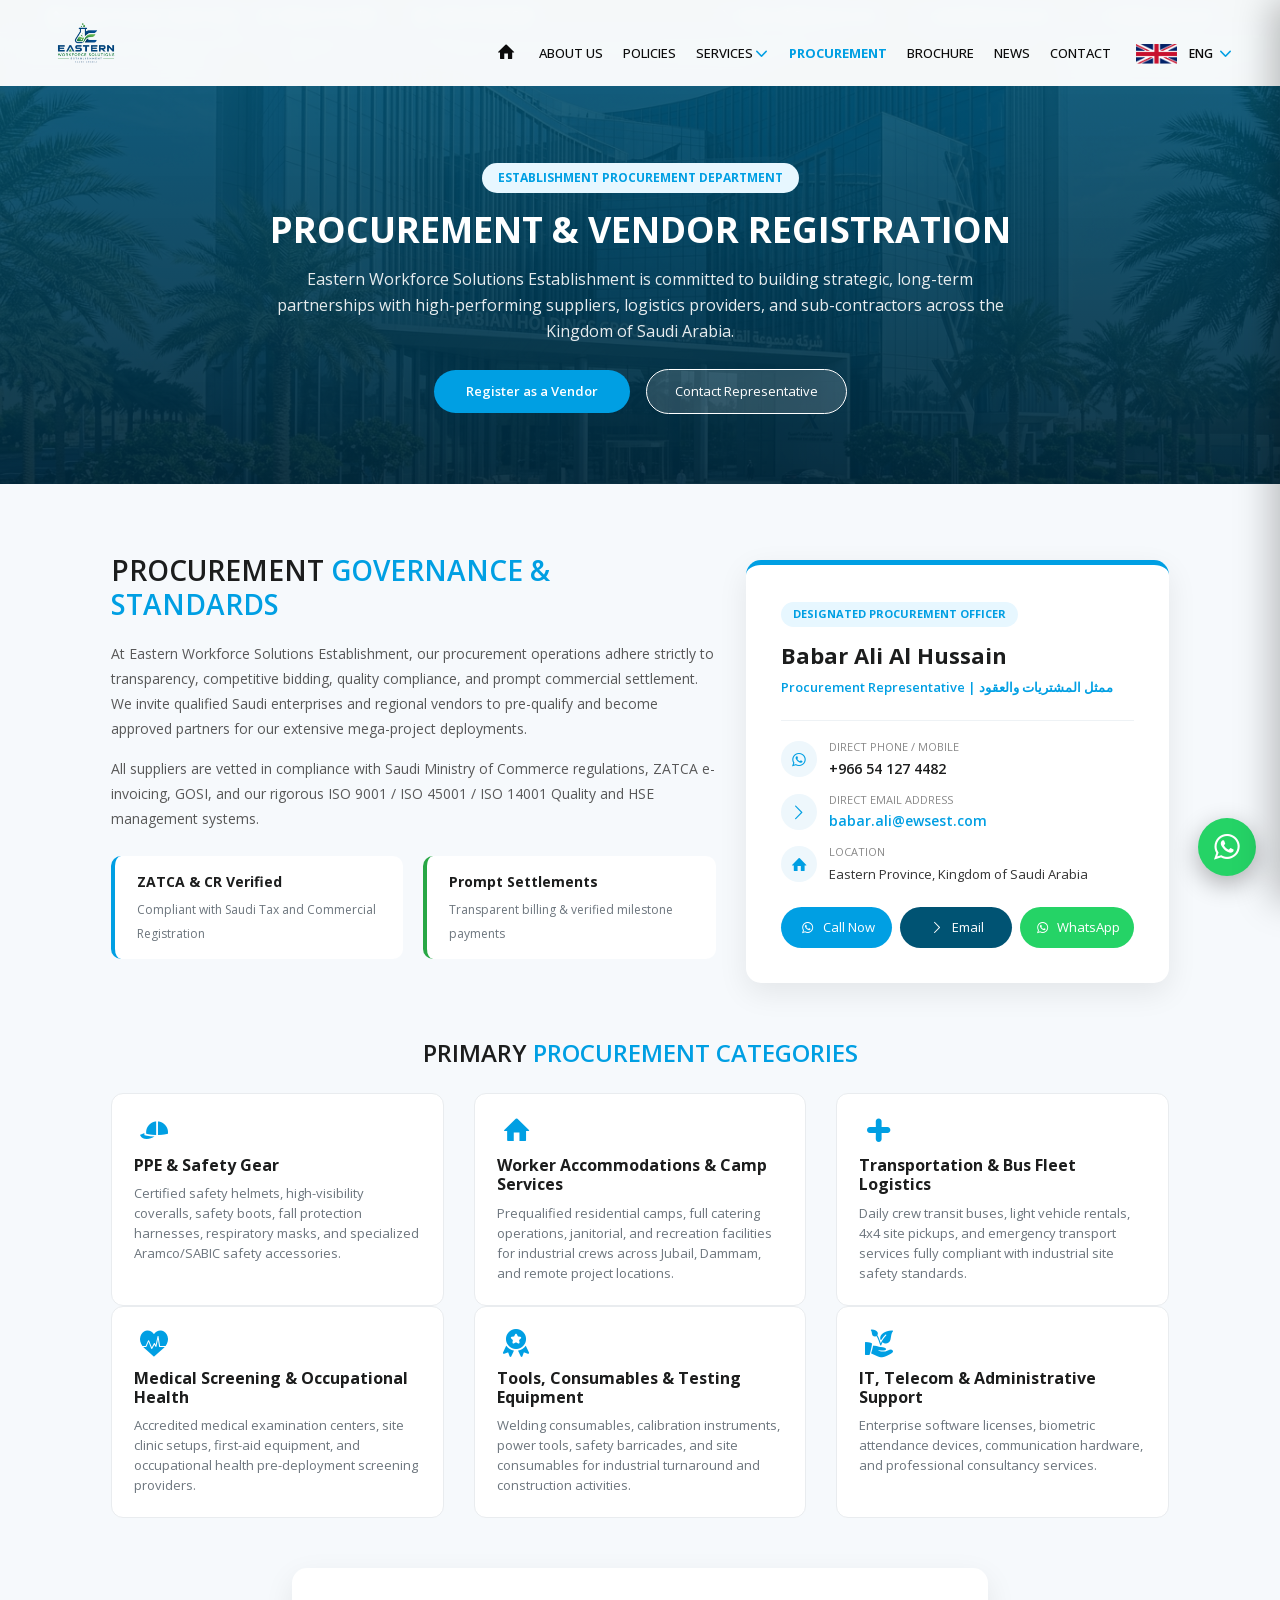
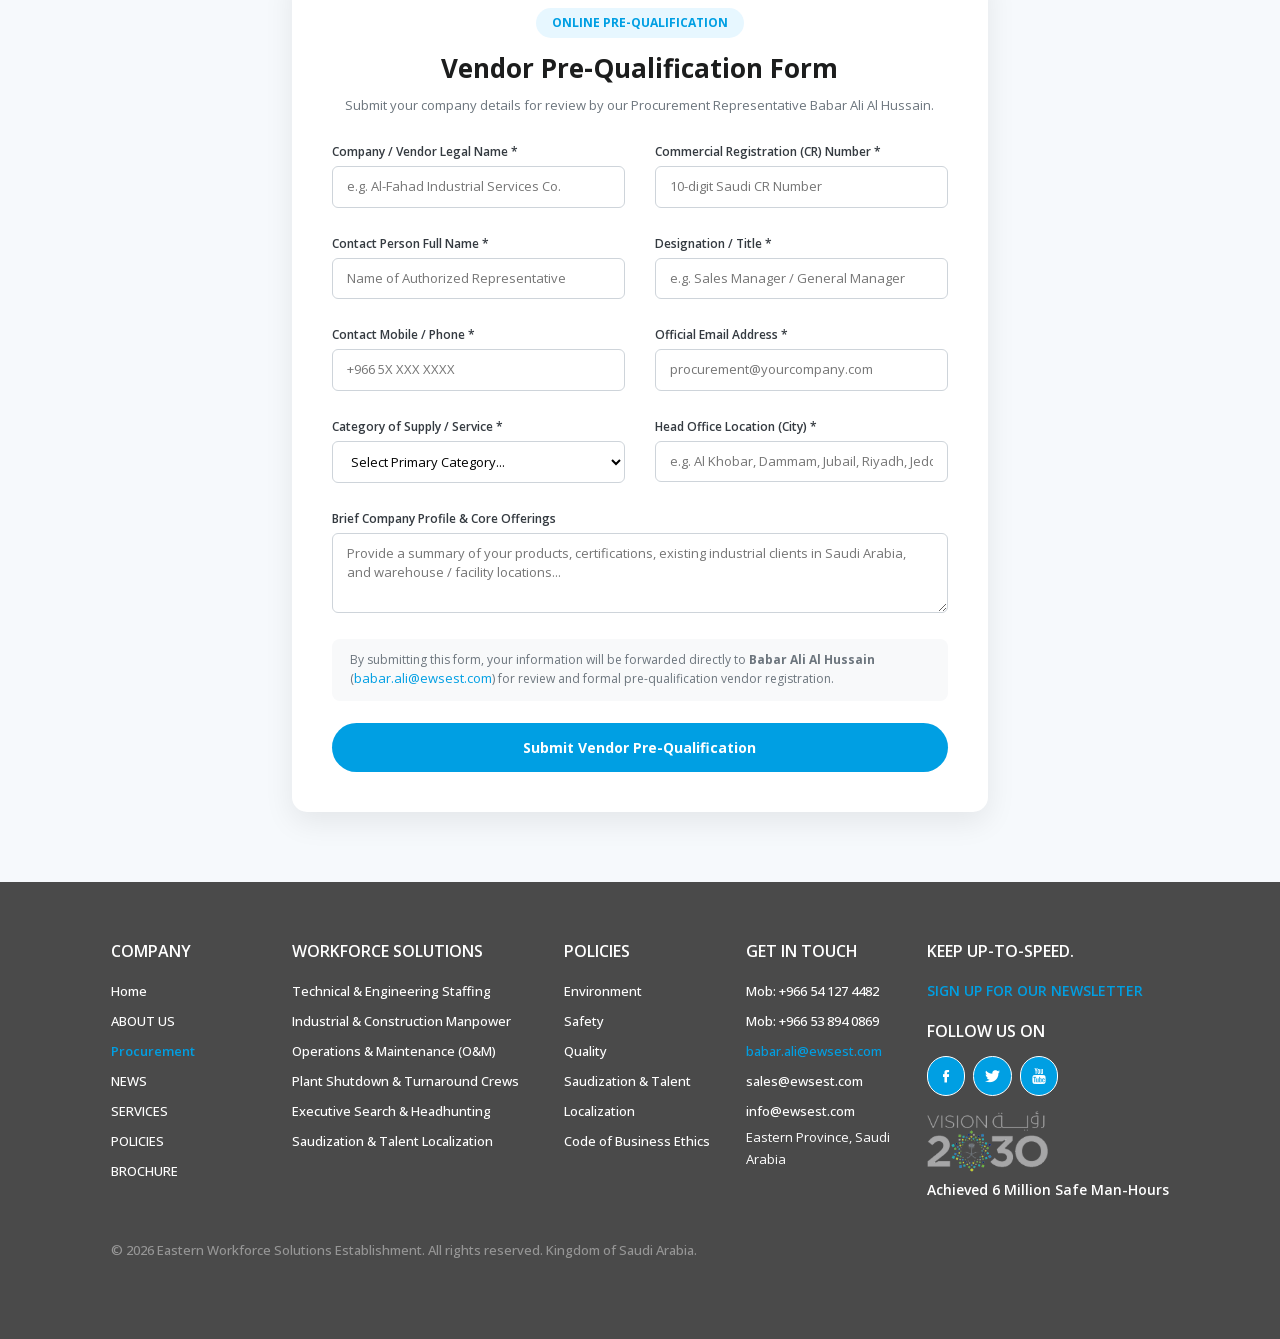
==== commit a6e545c9: "Fix mobile responsive column stacking: full-width hero slider, stacked about section, clean slide 4," ====
--- a/procurement.html
+++ b/procurement.html
@@ -287,15 +287,10 @@
     </div>
   </aside>
 
-  <!-- ==================== MOBILE FLOATING SPEED DIAL ==================== -->
-  <div class="mobile-floating-dock" aria-label="Quick contact speed dial">
-    <a href="https://wa.me/966541274482?text=Hello%20Mr.%20Babar%20Ali%20Al%20Hussain,%20I%20am%20contacting%20regarding%20procurement%20and%20vendor%20registration%20with%20Eastern%20Workforce%20Solutions." target="_blank" rel="noopener noreferrer" class="floating-action-btn wa-btn" title="Chat on WhatsApp" aria-label="WhatsApp Chat">
-      <i class="demo-icon icon-whatsapp">&#xf232;</i>
-    </a>
-    <a href="tel:+966541274482" class="floating-action-btn call-btn" title="Direct Call" aria-label="Direct Phone Call">
-      <i class="demo-icon">&#xe810;</i>
-    </a>
-  </div>
+  <!-- ==================== MOBILE FLOATING WHATSAPP BUTTON ==================== -->
+  <a href="https://wa.me/966541274482?text=Hello%20Mr.%20Babar%20Ali%20Al%20Hussain,%20I%20am%20contacting%20regarding%20procurement%20and%20vendor%20registration%20with%20Eastern%20Workforce%20Solutions." target="_blank" rel="noopener noreferrer" class="mobile-whatsapp-floating" title="Chat on WhatsApp" aria-label="WhatsApp Chat">
+    <i class="demo-icon icon-whatsapp">&#xf232;</i>
+  </a>
 
   <!-- ==================== HERO SECTION ==================== -->
   <section class="proc-hero">
--- a/styles.css
+++ b/styles.css
@@ -27119,67 +27119,210 @@
 }
 
 /* ==========================================================================
-   FLOATING ACTION BUTTONS / SPEED DIAL
+   GLOBAL TABLET & MOBILE COLUMN COLLAPSE & RESPONSIVE GRID
    ========================================================================== */
-.mobile-floating-dock {
+@media (max-width: 991.98px) {
+  /* Force all rows to wrap properly */
+  .row {
+    display: flex !important;
+    flex-wrap: wrap !important;
+  }
+
+  /* Force all columns in all sections to stack 100% full width */
+  .row > [class*="col-"],
+  .col-lg-12, .col-lg-8, .col-lg-6, .col-lg-5, .col-lg-4, .col-lg-3, .col-lg-2,
+  .col-md-12, .col-md-8, .col-md-6, .col-md-5, .col-md-4, .col-md-3,
+  .col-sm-12, .col-sm-6, .col-sm-4,
+  :where(.sp-e60), :where(.sp-e84), :where(.sp-e120),
+  :where(.sp-e147), :where(.sp-e152), :where(.sp-e166),
+  :where(.sp-e190), :where(.sp-e206), :where(.sp-e217),
+  :where(.sp-e232), :where(.sp-e240), :where(.sp-e251), :where(.sp-e256) {
+    flex: 0 0 100% !important;
+    max-width: 100% !important;
+    width: 100% !important;
+    flex-basis: 100% !important;
+  }
+
+  /* Banner Hero Slider - Full 100% width on tablet & mobile */
+  .banner .col-lg-8,
+  .banner :where(.sp-e84),
+  .banner .slider,
+  .banner .slide_viewer,
+  .banner .slide_group {
+    flex: 0 0 100% !important;
+    max-width: 100% !important;
+    width: 100% !important;
+    flex-basis: 100% !important;
+  }
+
+  /* Hide any legacy desktop sidebar duplicates from banner */
+  .banner .col-lg-4.mob,
+  .banner :where(.sp-e120) {
+    display: none !important;
+  }
+
+  /* Section 2: About Us - Stack ISO badge 100% above about text */
+  .about .col-lg-4,
+  .about :where(.sp-e147) {
+    flex: 0 0 100% !important;
+    max-width: 100% !important;
+    width: 100% !important;
+    flex-basis: 100% !important;
+    text-align: center !important;
+    margin-bottom: 25px !important;
+    padding: 0 15px !important;
+  }
+
+  .about .col-lg-8,
+  .about :where(.sp-e152) {
+    flex: 0 0 100% !important;
+    max-width: 100% !important;
+    width: 100% !important;
+    flex-basis: 100% !important;
+    text-align: left !important;
+    padding: 0 15px !important;
+  }
+
+  [dir="rtl"] .about .col-lg-8,
+  [dir="rtl"] .about :where(.sp-e152) {
+    text-align: right !important;
+  }
+
+  .about .homeimg {
+    max-width: 250px !important;
+    width: 100% !important;
+    height: auto !important;
+    margin: 0 auto 15px auto !important;
+    display: block !important;
+  }
+
+  .about h3.ios {
+    font-size: 17px !important;
+    line-height: 25px !important;
+    text-align: center !important;
+    width: 100% !important;
+    max-width: 100% !important;
+    white-space: normal !important;
+    word-break: normal !important;
+    word-wrap: break-word !important;
+    margin: 0 auto 20px auto !important;
+    padding: 0 !important;
+  }
+
+  /* Section 3: HSE & Quality 2x2 grid */
+  .hse .row.wid {
+    display: flex !important;
+    flex-wrap: wrap !important;
+  }
+
+  .hse .col-lg-3,
+  .hse :where(.sp-e166) {
+    flex: 0 0 50% !important;
+    max-width: 50% !important;
+    width: 50% !important;
+    flex-basis: 50% !important;
+    padding: 8px !important;
+  }
+
+  .hse .bx {
+    height: 100% !important;
+    margin-bottom: 0 !important;
+    padding: 20px 10px !important;
+    text-align: center !important;
+    border-radius: 12px !important;
+  }
+
+  /* Section 4: Services (Products) 1-column grid */
+  .product .row-cols-1 .col,
+  .product .row-cols-md-3 .col,
+  .product :where(.sp-e190) {
+    flex: 0 0 100% !important;
+    max-width: 100% !important;
+    width: 100% !important;
+    flex-basis: 100% !important;
+    margin-bottom: 16px !important;
+  }
+
+  /* Section 5: News 1-column grid */
+  .news .col-lg-4,
+  .news :where(.sp-e206),
+  .news :where(.sp-e217) {
+    flex: 0 0 100% !important;
+    max-width: 100% !important;
+    width: 100% !important;
+    flex-basis: 100% !important;
+    margin-bottom: 18px !important;
+  }
+
+  /* Section 6: Brochure Center & Certifications */
+  .certificate .col-sm-6,
+  .certificate .col-lg-8,
+  .certificate :where(.sp-e232),
+  .certificate :where(.sp-e240) {
+    flex: 0 0 100% !important;
+    max-width: 100% !important;
+    width: 100% !important;
+    flex-basis: 100% !important;
+    margin-bottom: 20px !important;
+  }
+
+  .certificate .d-md-flex {
+    display: block !important;
+  }
+
+  /* Section 7: Footer Columns */
+  footer .content .col-lg-2,
+  footer .content .col-lg-3,
+  footer :where(.sp-e251),
+  footer :where(.sp-e256) {
+    flex: 0 0 100% !important;
+    max-width: 100% !important;
+    width: 100% !important;
+    flex-basis: 100% !important;
+    margin-bottom: 25px !important;
+  }
+}
+
+/* ==========================================================================
+   MOBILE FLOATING WHATSAPP BUTTON (BOTTOM-RIGHT)
+   ========================================================================== */
+.mobile-whatsapp-floating {
   position: fixed;
-  bottom: calc(20px + env(safe-area-inset-bottom));
-  left: 20px;
-  display: flex;
-  flex-direction: column;
-  gap: 12px;
-  z-index: 9998;
-}
-
-[dir="rtl"] .mobile-floating-dock {
+  bottom: calc(24px + env(safe-area-inset-bottom));
+  right: 24px;
   left: auto;
-  right: 20px;
-}
-
-.floating-action-btn {
+  width: 58px;
+  height: 58px;
+  border-radius: 50%;
+  background: #25d366;
+  color: #ffffff !important;
   display: flex;
   align-items: center;
   justify-content: center;
-  width: 54px;
-  height: 54px;
-  border-radius: 50%;
-  box-shadow: 0 6px 22px rgba(0, 0, 0, 0.25);
+  box-shadow: 0 8px 25px rgba(0, 0, 0, 0.3);
+  z-index: 9998;
   text-decoration: none;
-  transition: transform 0.25s cubic-bezier(0.34, 1.56, 0.64, 1), box-shadow 0.2s ease;
-  position: relative;
-}
-
-.floating-action-btn:active {
+  transition: transform 0.25s cubic-bezier(0.34, 1.56, 0.64, 1);
+  animation: pulseGlow 2.5s infinite;
+}
+
+[dir="rtl"] .mobile-whatsapp-floating {
+  right: auto;
+  left: 24px;
+}
+
+.mobile-whatsapp-floating:active {
   transform: scale(0.9);
 }
 
-.floating-action-btn.wa-btn {
-  background: #25d366;
+.mobile-whatsapp-floating i {
+  font-size: 30px;
   color: #ffffff;
-}
-
-.floating-action-btn.call-btn {
-  background: #009fe3;
-  color: #ffffff;
-}
-
-.floating-action-btn i {
-  font-size: 26px;
   line-height: 1;
 }
 
-/* Subtle breathing glow on WhatsApp button */
-@keyframes pulseGlow {
-  0% { box-shadow: 0 0 0 0 rgba(37, 211, 102, 0.6); }
-  70% { box-shadow: 0 0 0 14px rgba(37, 211, 102, 0); }
-  100% { box-shadow: 0 0 0 0 rgba(37, 211, 102, 0); }
-}
-
-.floating-action-btn.wa-btn {
-  animation: pulseGlow 2.5s infinite;
-}
-
-/* Hide old single wppBtn when new dock is used */
+/* Hide legacy wppBtn */
+.wppBtn,
 .sp-e54 > .wppBtn {
   display: none !important;
 }
@@ -27244,17 +27387,6 @@
     color: #585858 !important;
   }
 
-  /* HSE Cards */
-  .hse .bx {
-    border-radius: 12px !important;
-    padding: 22px !important;
-    margin-bottom: 14px !important;
-  }
-
-  .hse .bx:active {
-    transform: scale(0.97);
-  }
-
   /* News Cards */
   .news .bx {
     border-radius: 14px !important;
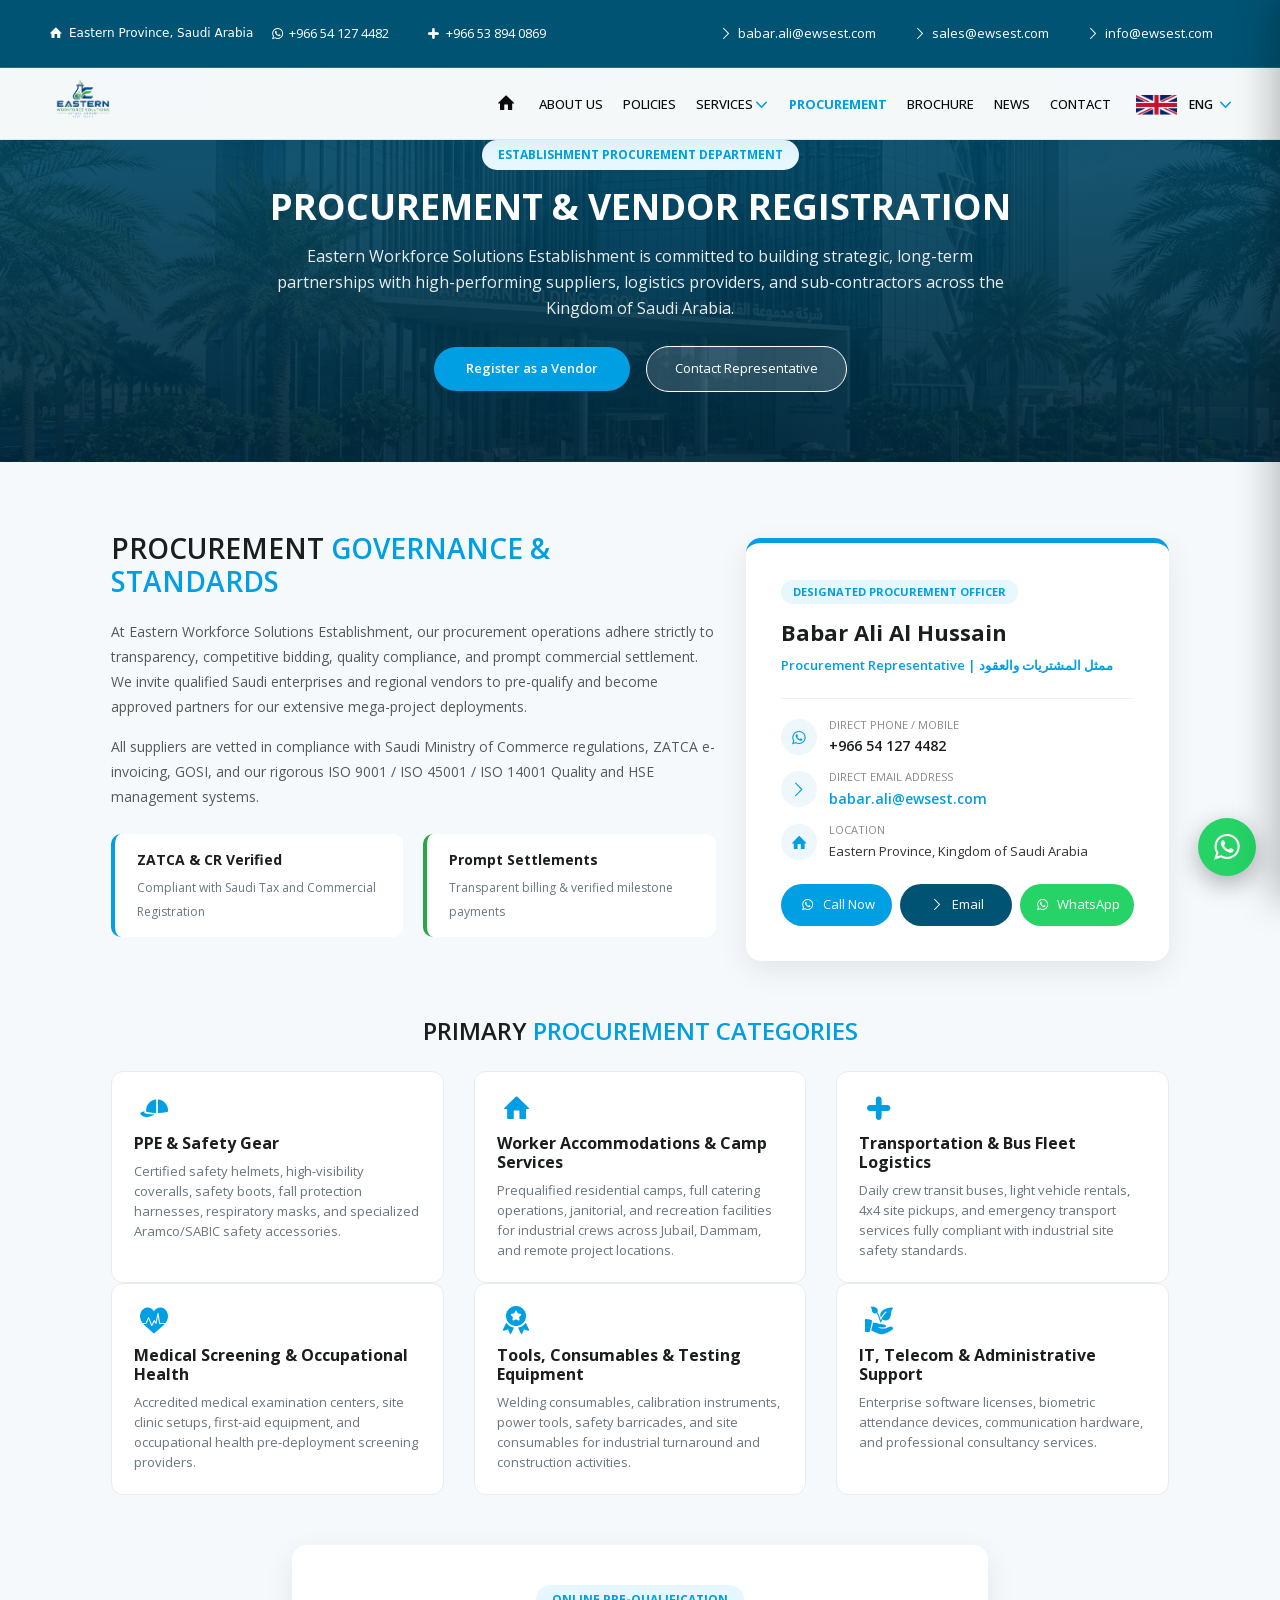
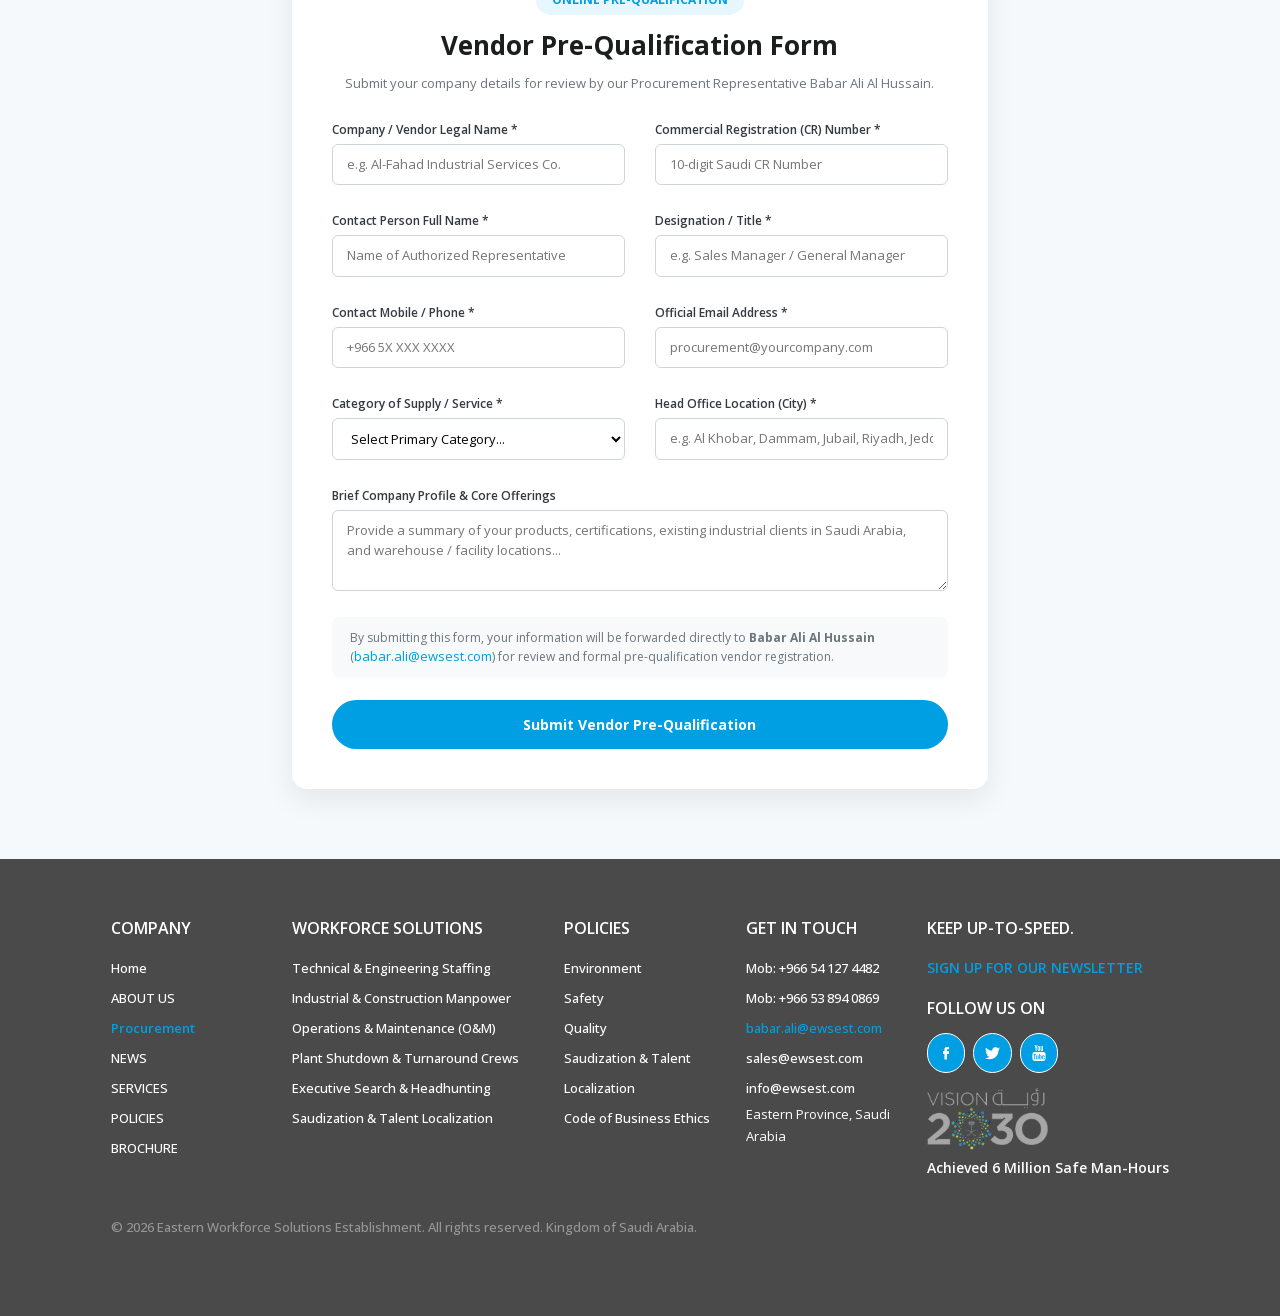
==== commit 49c060fb: "Fix desktop top contact bar header overlap and mobile hero banner edge-to-edge layout, height, and s" ====
--- a/procurement.html
+++ b/procurement.html
@@ -98,24 +98,24 @@
 </head>
 <body class="sp-e1">
 
-  <!-- ==================== TOP CONTACT BAR ==================== -->
-  <div class="top-contact-bar">
-    <div class="container-fluid" style="width: 95%; display: flex; justify-content: space-between; align-items: center; flex-wrap: wrap;">
-      <div style="display: flex; gap: 15px; align-items: center; flex-wrap: wrap;">
-        <span><i class="demo-icon" style="font-size: 13px;">&#xe810;</i> <span data-i18n="top_location">Eastern Province, Saudi Arabia</span></span>
-        <a href="tel:+966541274482"><i class="demo-icon">&#xf232;</i> +966 54 127 4482</a>
-        <a href="tel:+966538940869"><i class="demo-icon">&#xe812;</i> +966 53 894 0869</a>
-      </div>
-      <div style="display: flex; gap: 15px; align-items: center; flex-wrap: wrap;">
-        <a href="mailto:babar.ali@ewsest.com"><i class="demo-icon">&#xe802;</i> babar.ali@ewsest.com</a>
-        <a href="mailto:sales@ewsest.com"><i class="demo-icon">&#xe802;</i> sales@ewsest.com</a>
-        <a href="mailto:info@ewsest.com"><i class="demo-icon">&#xe802;</i> info@ewsest.com</a>
-      </div>
-    </div>
-  </div>
-
   <!-- ==================== HEADER ==================== -->
-  <header id="header" class="sp-e2" style="position: fixed; background: rgba(255, 255, 255, 0.96);">
+  <header id="header" class="sp-e2">
+    <!-- Top Contact Bar (Desktop) -->
+    <div class="top-contact-bar">
+      <div class="container-fluid" style="width: 95%; display: flex; justify-content: space-between; align-items: center; flex-wrap: wrap;">
+        <div style="display: flex; gap: 15px; align-items: center; flex-wrap: wrap;">
+          <span><i class="demo-icon" style="font-size: 13px;">&#xe810;</i> <span data-i18n="top_location">Eastern Province, Saudi Arabia</span></span>
+          <a href="tel:+966541274482"><i class="demo-icon">&#xf232;</i> +966 54 127 4482</a>
+          <a href="tel:+966538940869"><i class="demo-icon">&#xe812;</i> +966 53 894 0869</a>
+        </div>
+        <div style="display: flex; gap: 15px; align-items: center; flex-wrap: wrap;">
+          <a href="mailto:babar.ali@ewsest.com"><i class="demo-icon">&#xe802;</i> babar.ali@ewsest.com</a>
+          <a href="mailto:sales@ewsest.com"><i class="demo-icon">&#xe802;</i> sales@ewsest.com</a>
+          <a href="mailto:info@ewsest.com"><i class="demo-icon">&#xe802;</i> info@ewsest.com</a>
+        </div>
+      </div>
+    </div>
+
     <div class="container-fluid sp-e3">
       <!-- Desktop Navigation -->
       <div class="row lap sp-e4">
--- a/styles.css
+++ b/styles.css
@@ -25937,38 +25937,87 @@
 }
 
 /* Header & Brand Enhancements */
-header {
-  position: fixed;
-  top: 0;
-  left: 0;
-  width: 100%;
-  z-index: 999;
-  line-height: 55px;
-  padding-top: 15px;
-  padding-bottom: 15px;
-  background: rgba(255, 255, 255, 0.92);
-  backdrop-filter: blur(8px);
-  transition: background 0.4s ease-out, box-shadow 0.4s ease-out;
-}
-header.scroll {
-  background: rgba(255, 255, 255, 0.98) !important;
-  box-shadow: 0 4px 20px rgba(0, 0, 0, 0.08);
-}
+header,
+header.sp-e2,
+header#header {
+  position: fixed !important;
+  top: 0 !important;
+  left: 0 !important;
+  width: 100% !important;
+  z-index: 9999 !important;
+  padding: 0 !important;
+  margin: 0 !important;
+  background: transparent !important;
+  border: none !important;
+  box-shadow: none !important;
+  transition: all 0.3s ease;
+}
+
+header .container-fluid.sp-e3 {
+  width: 100% !important;
+  max-width: 100% !important;
+  background: rgba(255, 255, 255, 0.96) !important;
+  backdrop-filter: blur(12px) !important;
+  -webkit-backdrop-filter: blur(12px) !important;
+  border-bottom: 1px solid rgba(0, 159, 227, 0.15) !important;
+  box-shadow: 0 4px 20px rgba(0, 0, 0, 0.05) !important;
+  padding: 0 2.5% !important;
+  margin: 0 !important;
+  height: 72px !important;
+  line-height: 72px !important;
+  display: flex !important;
+  align-items: center !important;
+}
+
+header .row.lap.sp-e4,
+header .center.sp-e5 {
+  width: 100% !important;
+  display: flex !important;
+  align-items: center !important;
+  justify-content: space-between !important;
+  margin: 0 !important;
+  line-height: normal !important;
+}
+
 header .brand {
-  display: inline-flex;
-  align-items: center;
-  height: 55px;
-  text-decoration: none;
-}
+  display: inline-flex !important;
+  align-items: center !important;
+  height: 72px !important;
+  text-decoration: none !important;
+}
+
 header .brand img.brand-logo {
-  max-height: 52px;
-  width: auto;
-  max-width: 260px;
-  object-fit: contain;
+  max-height: 48px !important;
+  width: auto !important;
+  max-width: 250px !important;
+  object-fit: contain !important;
   transition: transform 0.3s ease;
 }
+
 header .brand:hover img.brand-logo {
   transform: scale(1.02);
+}
+
+header .menu {
+  display: flex !important;
+  align-items: center !important;
+  margin: 0 !important;
+  padding: 0 !important;
+  list-style: none !important;
+  height: 72px !important;
+  line-height: 72px !important;
+}
+
+/* Desktop Banner & Hero Top Margin Compensation */
+@media (min-width: 992px) {
+  .banner,
+  .banner.sp-e57,
+  :where(.sp-e57) {
+    margin-top: 105px !important;
+  }
+  .proc-hero {
+    padding-top: 140px !important;
+  }
 }
 
 /* Banner Slider Functionality */
@@ -26459,54 +26508,70 @@
 }
 
 /* Mobile Header Container */
+/* Mobile Header Container */
 .mobile-header-bar {
   display: none;
   width: 100%;
-  height: 68px;
+  height: 64px;
   align-items: center;
   justify-content: space-between;
   padding: 0 16px;
   position: relative;
   z-index: 1000;
+  line-height: normal;
 }
 
 @media (max-width: 991.98px) {
-  header.sp-e2 {
+  header.sp-e2,
+  header#header,
+  header {
     position: fixed !important;
     top: 0 !important;
     left: 0 !important;
     right: 0 !important;
     bottom: auto !important;
     width: 100% !important;
-    height: 68px !important;
+    height: 64px !important;
     padding: 0 !important;
-    background: rgba(255, 255, 255, 0.94) !important;
+    margin: 0 !important;
+    background: rgba(255, 255, 255, 0.96) !important;
     backdrop-filter: blur(20px) saturate(180%) !important;
     -webkit-backdrop-filter: blur(20px) saturate(180%) !important;
     border-bottom: 1px solid rgba(0, 159, 227, 0.15) !important;
-    box-shadow: 0 4px 20px rgba(0, 0, 0, 0.05) !important;
+    box-shadow: 0 2px 15px rgba(0, 0, 0, 0.05) !important;
     z-index: 9999 !important;
   }
 
   header .container-fluid.sp-e3 {
     margin: 0 !important;
-    padding: 0 !important;
+    padding: 0 16px !important;
     width: 100% !important;
-    height: 100% !important;
+    height: 64px !important;
+    background: transparent !important;
+    border: none !important;
+    box-shadow: none !important;
+    display: flex !important;
+    align-items: center !important;
   }
 
   .mobile-header-bar {
     display: flex !important;
-    height: 100%;
+    height: 100% !important;
+    width: 100% !important;
+    padding: 0 !important;
+    align-items: center !important;
+    justify-content: space-between !important;
   }
 
+  header .row.lap,
   header .row.mob {
     display: none !important;
   }
 
-  /* Body top padding compensation for fixed header */
+  /* Body top padding compensation for fixed header - EXACTLY 64px */
   body {
-    padding-top: 68px !important;
+    padding-top: 64px !important;
+    margin: 0 !important;
   }
 
   /* Top contact bar hidden on mobile to maximize viewport real estate */
@@ -26522,8 +26587,9 @@
 }
 
 .mobile-brand img {
-  height: 42px;
+  height: 38px;
   width: auto;
+  max-height: 38px;
   object-fit: contain;
   transition: transform 0.2s ease;
 }
@@ -26535,7 +26601,8 @@
 .mobile-header-actions {
   display: flex;
   align-items: center;
-  gap: 10px;
+  gap: 8px;
+  line-height: normal;
 }
 
 /* Quick Call Header Button */
@@ -26543,14 +26610,16 @@
   display: flex;
   align-items: center;
   justify-content: center;
-  width: 40px;
-  height: 40px;
+  width: 36px;
+  height: 36px;
   border-radius: 50%;
   background: #eef7fc;
   color: #009fe3;
   text-decoration: none;
-  font-size: 16px;
-  border: 1px solid rgba(0, 159, 227, 0.2);
+  font-size: 15px;
+  line-height: 1;
+  margin: 0;
+  border: 1px solid rgba(0, 159, 227, 0.25);
   transition: all 0.2s cubic-bezier(0.4, 0, 0.2, 1);
 }
 
@@ -26562,24 +26631,31 @@
 
 /* Language Switcher Pill in Header */
 .mobile-lang-pill {
-  display: flex;
+  display: inline-flex;
   align-items: center;
+  justify-content: center;
   gap: 5px;
-  padding: 6px 12px;
-  border-radius: 50px;
+  height: 34px;
+  line-height: 1;
+  padding: 0 12px;
+  border-radius: 20px;
   background: #f1f3f5;
   color: #212529;
   font-size: 12px;
   font-weight: 700;
   text-decoration: none;
-  border: 1px solid rgba(0, 0, 0, 0.08);
+  border: 1px solid rgba(0, 0, 0, 0.1);
   cursor: pointer;
+  margin: 0;
   transition: all 0.2s ease;
 }
 
 .mobile-lang-pill img {
+  width: 18px;
+  height: 12px;
   border-radius: 2px;
   box-shadow: 0 1px 3px rgba(0, 0, 0, 0.2);
+  display: inline-block;
 }
 
 .mobile-lang-pill:active {
@@ -26594,12 +26670,12 @@
   flex-direction: column;
   justify-content: center;
   align-items: center;
-  width: 42px;
-  height: 42px;
-  border-radius: 10px;
+  width: 38px;
+  height: 38px;
+  border-radius: 8px;
   background: #ffffff;
-  border: 1px solid rgba(0, 0, 0, 0.08);
-  box-shadow: 0 2px 8px rgba(0, 0, 0, 0.05);
+  border: 1px solid rgba(0, 0, 0, 0.1);
+  box-shadow: 0 2px 6px rgba(0, 0, 0, 0.04);
   cursor: pointer;
   padding: 0;
   gap: 5px;
@@ -27143,16 +27219,152 @@
     flex-basis: 100% !important;
   }
 
-  /* Banner Hero Slider - Full 100% width on tablet & mobile */
+  /* Banner Hero Slider - Full 100% width, Edge-to-Edge, Zero Gap on Tablet & Mobile */
+  .banner,
+  .banner.sp-e57,
+  :where(.sp-e57) {
+    margin-top: 0 !important;
+    padding-top: 0 !important;
+    padding-bottom: 0 !important;
+    margin-bottom: 0 !important;
+    width: 100% !important;
+    height: 520px !important;
+    min-height: 520px !important;
+    max-height: 520px !important;
+    overflow: hidden !important;
+  }
+
+  .banner .container-fluid,
+  .banner .container-fluid.sp-e58,
+  :where(.sp-e58),
+  .banner :where(.sp-e58) {
+    width: 100% !important;
+    max-width: 100% !important;
+    margin: 0 !important;
+    padding: 0 !important;
+  }
+
+  .banner .row,
+  .banner .sp-e59,
   .banner .col-lg-8,
-  .banner :where(.sp-e84),
+  .banner .sp-e60,
+  .banner :where(.sp-e60),
+  .banner :where(.sp-e84) {
+    margin: 0 !important;
+    padding: 0 !important;
+    width: 100% !important;
+    max-width: 100% !important;
+    flex: 0 0 100% !important;
+    flex-basis: 100% !important;
+  }
+
   .banner .slider,
   .banner .slide_viewer,
-  .banner .slide_group {
-    flex: 0 0 100% !important;
+  .banner .slide_viewer.sp-e86,
+  .banner .slide_group,
+  .banner .slide_group.sp-e87,
+  .banner .slide {
+    width: 100% !important;
     max-width: 100% !important;
+    height: 520px !important;
+    min-height: 520px !important;
+    max-height: 520px !important;
+    margin: 0 !important;
+    padding: 0 !important;
+    border-radius: 0 !important;
+    position: relative !important;
+  }
+
+  .banner .slide img.mob,
+  .banner .slide img {
     width: 100% !important;
-    flex-basis: 100% !important;
+    height: 520px !important;
+    min-height: 520px !important;
+    max-height: 520px !important;
+    object-fit: cover !important;
+    display: block !important;
+  }
+
+  /* Slide Content Overlay - Fully unclipped and visible */
+  .banner .slide__text {
+    position: absolute !important;
+    bottom: 35px !important;
+    left: 20px !important;
+    right: 20px !important;
+    top: auto !important;
+    max-width: calc(100% - 40px) !important;
+    z-index: 5 !important;
+    padding: 0 !important;
+    margin: 0 !important;
+    text-align: left !important;
+  }
+
+  [dir="rtl"] .banner .slide__text {
+    text-align: right !important;
+  }
+
+  .banner span.tag,
+  .banner .sp-e90 {
+    display: inline-block !important;
+    font-size: 11px !important;
+    font-weight: 700 !important;
+    padding: 4px 10px !important;
+    border-radius: 4px !important;
+    margin-bottom: 8px !important;
+    letter-spacing: 0.5px !important;
+  }
+
+  .banner h1,
+  .banner h1.sp-e89 {
+    font-size: 20px !important;
+    line-height: 1.3 !important;
+    font-weight: 700 !important;
+    margin: 0 0 8px 0 !important;
+    padding: 0 !important;
+    color: #ffffff !important;
+    text-shadow: 0 2px 8px rgba(0, 0, 0, 0.7) !important;
+  }
+
+  .banner h2,
+  .banner h2.sp-e91 {
+    font-size: 13px !important;
+    line-height: 1.45 !important;
+    font-weight: 400 !important;
+    margin: 0 0 14px 0 !important;
+    padding: 0 !important;
+    color: #e9ecef !important;
+    text-shadow: 0 1px 4px rgba(0, 0, 0, 0.8) !important;
+    display: -webkit-box !important;
+    -webkit-line-clamp: 2 !important;
+    -webkit-box-orient: vertical !important;
+    overflow: hidden !important;
+  }
+
+  .banner a.btn-primary,
+  .banner .sp-e92 {
+    display: inline-flex !important;
+    align-items: center !important;
+    justify-content: center !important;
+    height: 38px !important;
+    padding: 0 20px !important;
+    font-size: 13px !important;
+    font-weight: 600 !important;
+    border-radius: 6px !important;
+    background: #009fe3 !important;
+    color: #ffffff !important;
+    box-shadow: 0 4px 12px rgba(0, 159, 227, 0.35) !important;
+    text-decoration: none !important;
+    visibility: visible !important;
+    opacity: 1 !important;
+  }
+
+  .banner .slide_buttons {
+    bottom: 12px !important;
+    z-index: 10 !important;
+    display: flex !important;
+    justify-content: center !important;
+    gap: 8px !important;
+    width: 100% !important;
   }
 
   /* Hide any legacy desktop sidebar duplicates from banner */
@@ -27162,6 +27374,14 @@
   }
 
   /* Section 2: About Us - Stack ISO badge 100% above about text */
+  section.about,
+  section.about.sp-e137,
+  :where(.sp-e137) {
+    padding-top: 35px !important;
+    padding-bottom: 35px !important;
+    margin-top: 0 !important;
+  }
+
   .about .col-lg-4,
   .about :where(.sp-e147) {
     flex: 0 0 100% !important;
@@ -27196,9 +27416,14 @@
     display: block !important;
   }
 
+  .about h3.ios br,
+  .about br.sp-e150 {
+    display: none !important;
+  }
+
   .about h3.ios {
-    font-size: 17px !important;
-    line-height: 25px !important;
+    font-size: 18px !important;
+    line-height: 1.4 !important;
     text-align: center !important;
     width: 100% !important;
     max-width: 100% !important;
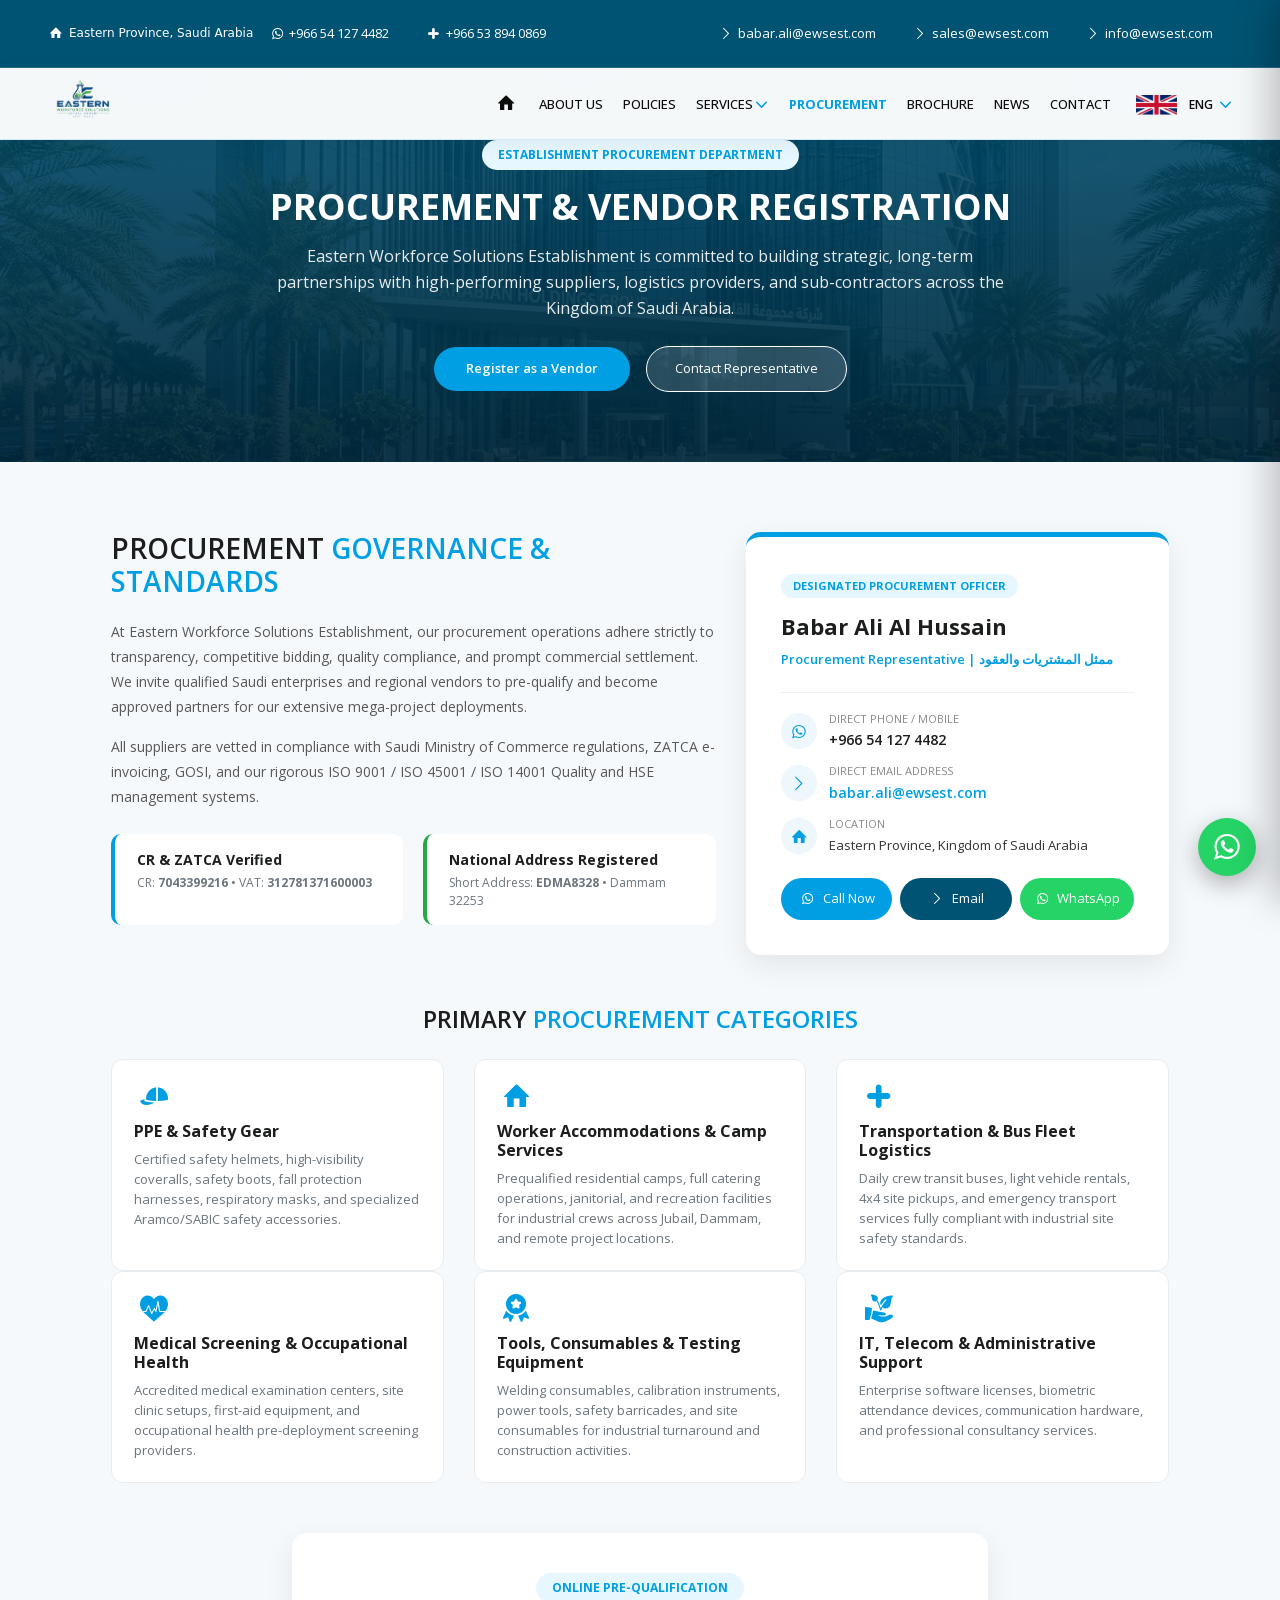
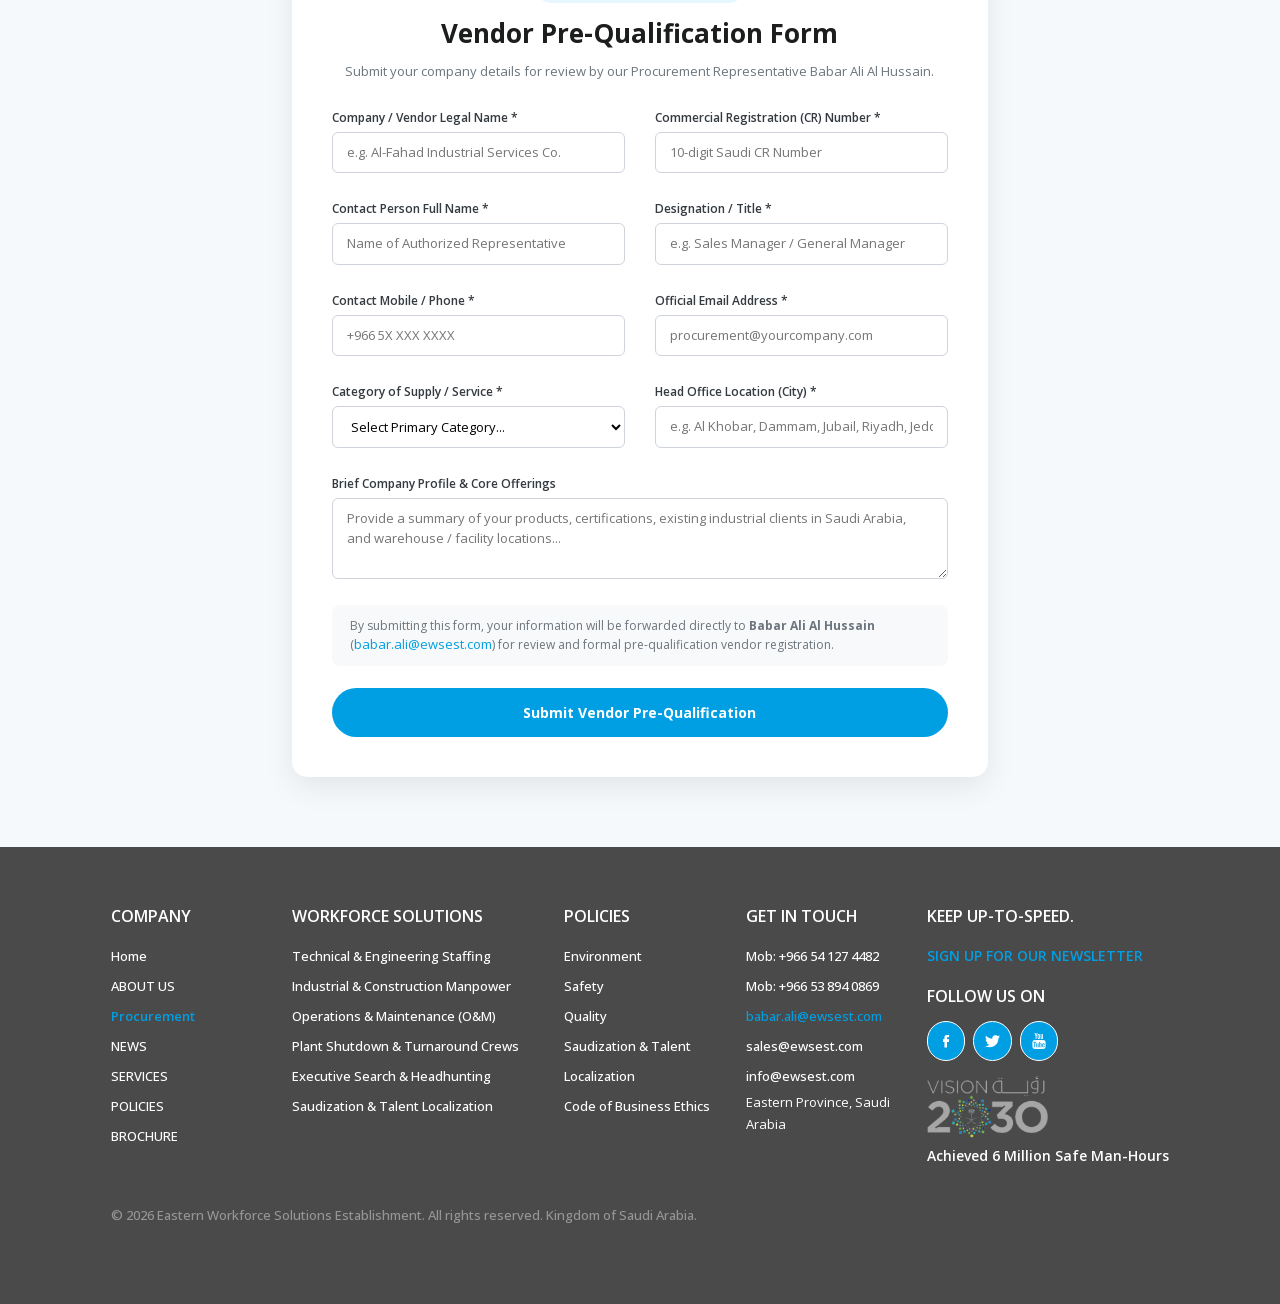
==== commit 373c6d00: "Add official Saudi Commercial Registration (CR: 7043399216, VAT: 312781371600003, National Address E" ====
--- a/procurement.html
+++ b/procurement.html
@@ -324,12 +324,12 @@
 
           <div style="display: flex; gap: 20px; flex-wrap: wrap;">
             <div style="background: #ffffff; padding: 15px 22px; border-radius: 10px; border-left: 4px solid #009fe3; flex: 1; min-width: 200px;">
-              <strong style="color: #1c1d1d; display: block; font-size: 14px; margin-bottom: 4px;">ZATCA &amp; CR Verified</strong>
-              <span style="font-size: 12px; color: #6c757d;">Compliant with Saudi Tax and Commercial Registration</span>
+              <strong style="color: #1c1d1d; display: block; font-size: 14px; margin-bottom: 4px;">CR &amp; ZATCA Verified</strong>
+              <span style="font-size: 12px; color: #6c757d; display: block;">CR: <strong>7043399216</strong> &bull; VAT: <strong>312781371600003</strong></span>
             </div>
             <div style="background: #ffffff; padding: 15px 22px; border-radius: 10px; border-left: 4px solid #28a745; flex: 1; min-width: 200px;">
-              <strong style="color: #1c1d1d; display: block; font-size: 14px; margin-bottom: 4px;">Prompt Settlements</strong>
-              <span style="font-size: 12px; color: #6c757d;">Transparent billing &amp; verified milestone payments</span>
+              <strong style="color: #1c1d1d; display: block; font-size: 14px; margin-bottom: 4px;">National Address Registered</strong>
+              <span style="font-size: 12px; color: #6c757d; display: block;">Short Address: <strong>EDMA8328</strong> &bull; Dammam 32253</span>
             </div>
           </div>
         </div>
@@ -611,7 +611,7 @@
       <!-- Copyright Bottom Bar -->
       <div class="row bot sp-e275">
         <div class="col-lg-12 col-sm-12 sp-e276">
-          <p class="sp-e277" data-i18n="foot_copyright">&copy; 2026 <span>Eastern Workforce Solutions Establishment</span>. All rights reserved. Kingdom of Saudi Arabia.</p>
+          <p class="sp-e277" data-i18n="foot_copyright">&copy; 2026 <span>Eastern Workforce Solutions Establishment</span>. CR No: 7043399216 &bull; VAT: 312781371600003. All rights reserved. Kingdom of Saudi Arabia.</p>
         </div>
       </div>
 
--- a/styles.css
+++ b/styles.css
@@ -27760,3 +27760,361 @@
   }
 }
 
+/* ==========================================================================
+   OFFICIAL COMMERCIAL REGISTRATION & CORPORATE CREDENTIALS CARD
+   ========================================================================== */
+.cr-credentials-card {
+  background: #ffffff;
+  border: 1px solid #e2e8f0;
+  border-radius: 20px;
+  box-shadow: 0 10px 35px rgba(0, 0, 0, 0.05);
+  padding: 32px 36px;
+  margin-top: 10px;
+  position: relative;
+  overflow: hidden;
+  transition: transform 0.3s ease, box-shadow 0.3s ease;
+}
+
+.cr-credentials-card:hover {
+  box-shadow: 0 14px 40px rgba(0, 159, 227, 0.08);
+}
+
+.cr-credentials-card::before {
+  content: '';
+  position: absolute;
+  top: 0;
+  left: 0;
+  right: 0;
+  height: 4px;
+  background: linear-gradient(90deg, #16a34a, #009fe3, #005373);
+}
+
+.cr-card-header {
+  display: flex;
+  justify-content: space-between;
+  align-items: flex-start;
+  padding-bottom: 24px;
+  border-bottom: 1px solid #f1f5f9;
+  gap: 20px;
+  flex-wrap: wrap;
+}
+
+.cr-header-left {
+  flex: 1;
+  min-width: 280px;
+}
+
+.cr-header-right {
+  flex: 1;
+  min-width: 280px;
+  text-align: right;
+  direction: rtl;
+}
+
+.cr-badge-tag {
+  display: inline-block;
+  color: #16a34a;
+  font-size: 11px;
+  font-weight: 700;
+  letter-spacing: 1px;
+  text-transform: uppercase;
+  margin-bottom: 6px;
+}
+
+.cr-entity-name {
+  font-size: 22px;
+  font-weight: 800;
+  color: #0f172a;
+  margin: 0 0 6px 0;
+  line-height: 1.3;
+}
+
+.cr-entity-meta {
+  font-size: 13px;
+  color: #64748b;
+  display: flex;
+  align-items: center;
+  gap: 8px;
+}
+
+.cr-header-right .cr-entity-meta {
+  justify-content: flex-start;
+}
+
+.meta-dot {
+  color: #cbd5e1;
+}
+
+.status-active-pill {
+  color: #16a34a;
+  font-weight: 700;
+}
+
+/* Data Rows */
+.cr-data-list {
+  display: flex;
+  flex-direction: column;
+  gap: 12px;
+  margin: 24px 0 32px 0;
+}
+
+.cr-data-row {
+  display: grid;
+  grid-template-columns: 1fr minmax(280px, 340px) 1fr;
+  align-items: center;
+  gap: 16px;
+}
+
+.cr-label-en {
+  font-size: 12px;
+  font-weight: 700;
+  color: #64748b;
+  letter-spacing: 0.5px;
+  text-transform: uppercase;
+}
+
+.cr-value-box {
+  background: #f8fafc;
+  border: 1px solid #e2e8f0;
+  border-radius: 12px;
+  padding: 12px 20px;
+  text-align: center;
+  box-shadow: 0 1px 3px rgba(0, 0, 0, 0.02);
+  transition: all 0.2s ease;
+}
+
+.cr-value-box:hover {
+  background: #ffffff;
+  border-color: #009fe3;
+  box-shadow: 0 4px 14px rgba(0, 159, 227, 0.12);
+}
+
+.cr-number {
+  font-size: 16px;
+  font-weight: 800;
+  color: #0f172a;
+  letter-spacing: 0.8px;
+  font-family: ui-monospace, SFMono-Regular, Menlo, Monaco, Consolas, monospace;
+}
+
+.cr-text-val {
+  display: flex;
+  flex-direction: column;
+  align-items: center;
+  line-height: 1.3;
+}
+
+.cr-text-val strong {
+  font-size: 14px;
+  color: #0f172a;
+}
+
+.cr-text-val .text-success-val {
+  color: #16a34a;
+}
+
+.cr-sub-val {
+  font-size: 12px;
+  color: #64748b;
+}
+
+.cr-label-ar {
+  font-size: 13.5px;
+  font-weight: 700;
+  color: #64748b;
+  text-align: right;
+  direction: rtl;
+}
+
+/* Address Details Section */
+.cr-address-section {
+  background: #f8fafc;
+  border-radius: 16px;
+  padding: 24px;
+  border: 1px solid #e2e8f0;
+}
+
+.cr-address-header {
+  display: flex;
+  justify-content: space-between;
+  align-items: center;
+  margin-bottom: 18px;
+}
+
+.cr-address-title-en,
+.cr-address-title-ar {
+  font-size: 18px;
+  font-weight: 800;
+  color: #0f172a;
+  margin: 0;
+}
+
+.cr-short-address-row {
+  display: grid;
+  grid-template-columns: 1fr auto 1fr;
+  align-items: center;
+  gap: 16px;
+  padding-bottom: 20px;
+  margin-bottom: 20px;
+  border-bottom: 1px solid #e2e8f0;
+}
+
+.cr-short-lbl-en {
+  font-size: 11.5px;
+  font-weight: 700;
+  color: #64748b;
+  letter-spacing: 0.5px;
+  text-transform: uppercase;
+}
+
+.cr-short-code {
+  display: flex;
+  gap: 6px;
+  align-items: center;
+  justify-content: center;
+}
+
+.code-tile {
+  background: #ffffff;
+  border: 1px solid #cbd5e1;
+  border-radius: 6px;
+  padding: 6px 10px;
+  font-size: 14px;
+  font-weight: 800;
+  color: #0f172a;
+  box-shadow: 0 1px 3px rgba(0, 0, 0, 0.05);
+  font-family: ui-monospace, SFMono-Regular, monospace;
+}
+
+.cr-short-lbl-ar {
+  font-size: 13px;
+  font-weight: 700;
+  color: #64748b;
+  text-align: right;
+  direction: rtl;
+}
+
+.cr-address-grid {
+  display: grid;
+  grid-template-columns: repeat(2, 1fr);
+  gap: 16px;
+}
+
+.cr-addr-box {
+  background: #ffffff;
+  border: 1px solid #e2e8f0;
+  border-radius: 12px;
+  padding: 16px 20px;
+}
+
+.cr-addr-row-head {
+  display: flex;
+  justify-content: space-between;
+  align-items: center;
+  margin-bottom: 8px;
+  font-size: 11px;
+  font-weight: 700;
+  color: #94a3b8;
+  letter-spacing: 0.5px;
+}
+
+.cr-addr-content {
+  display: flex;
+  flex-direction: column;
+  gap: 4px;
+}
+
+.addr-val-en {
+  font-size: 14px;
+  font-weight: 700;
+  color: #0f172a;
+}
+
+.addr-val-ar {
+  font-size: 13.5px;
+  font-weight: 600;
+  color: #475569;
+  text-align: right;
+  direction: rtl;
+}
+
+.cr-footnote {
+  text-align: center;
+  font-size: 12px;
+  font-weight: 600;
+  color: #64748b;
+  margin-top: 18px;
+}
+
+.ar-font {
+  font-family: 'Open Sans', -apple-system, "Segoe UI", Tahoma, sans-serif;
+}
+
+/* Mobile Responsive Adjustments for CR Card */
+@media (max-width: 991.98px) {
+  .cr-credentials-card {
+    padding: 22px 16px;
+    border-radius: 16px;
+  }
+
+  .cr-card-header {
+    flex-direction: column;
+    gap: 16px;
+  }
+
+  .cr-header-right {
+    text-align: left;
+    direction: ltr;
+  }
+
+  .cr-header-right .cr-entity-meta {
+    justify-content: flex-start;
+  }
+
+  .cr-data-row {
+    grid-template-columns: 1fr;
+    gap: 6px;
+    background: #f8fafc;
+    padding: 12px;
+    border-radius: 10px;
+    border: 1px solid #e2e8f0;
+  }
+
+  .cr-label-ar {
+    text-align: left;
+    direction: ltr;
+    font-size: 12px;
+  }
+
+  .cr-value-box {
+    margin: 4px 0;
+    padding: 10px;
+    background: #ffffff;
+  }
+
+  .cr-short-address-row {
+    grid-template-columns: 1fr;
+    text-align: center;
+    gap: 10px;
+  }
+
+  .cr-short-lbl-ar {
+    text-align: center;
+    direction: ltr;
+  }
+
+  .cr-short-code {
+    flex-wrap: wrap;
+  }
+
+  .cr-address-grid {
+    grid-template-columns: 1fr;
+  }
+
+  .addr-val-ar {
+    text-align: left;
+    direction: ltr;
+  }
+}
+
+
